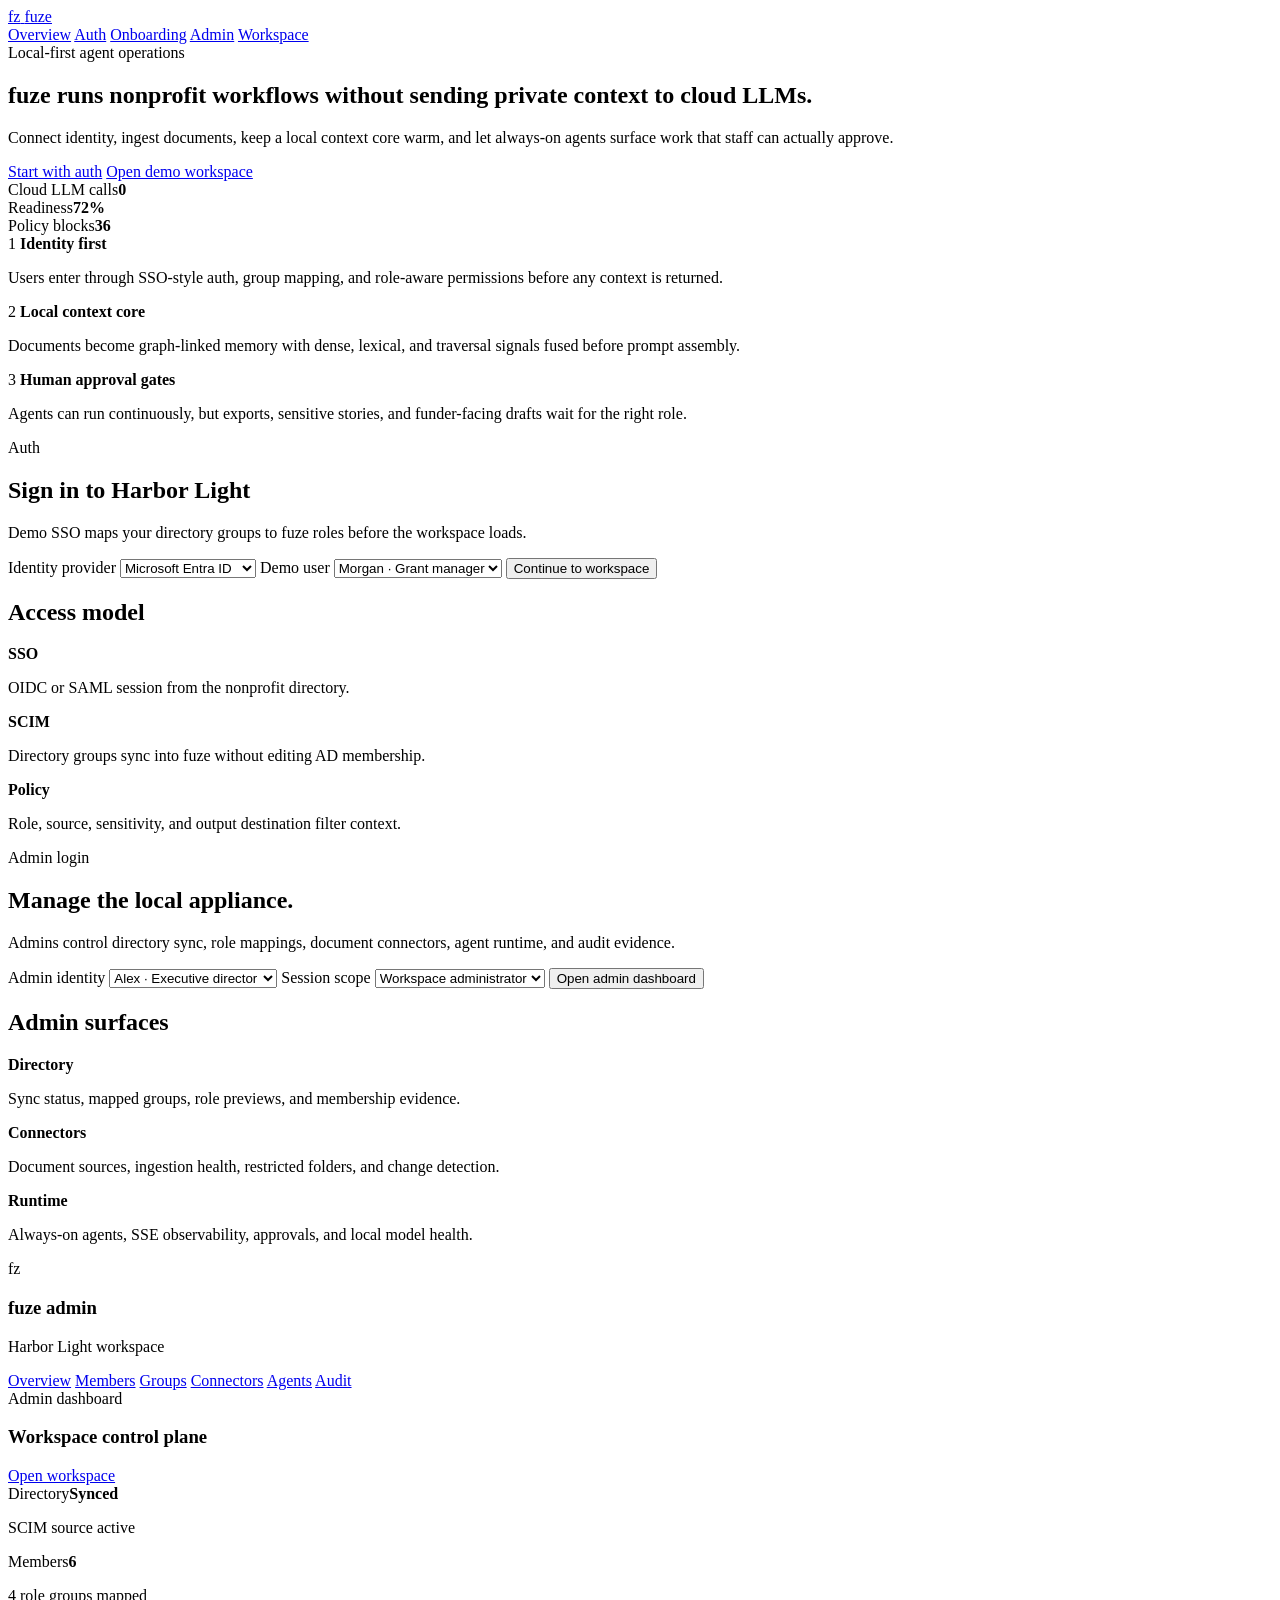
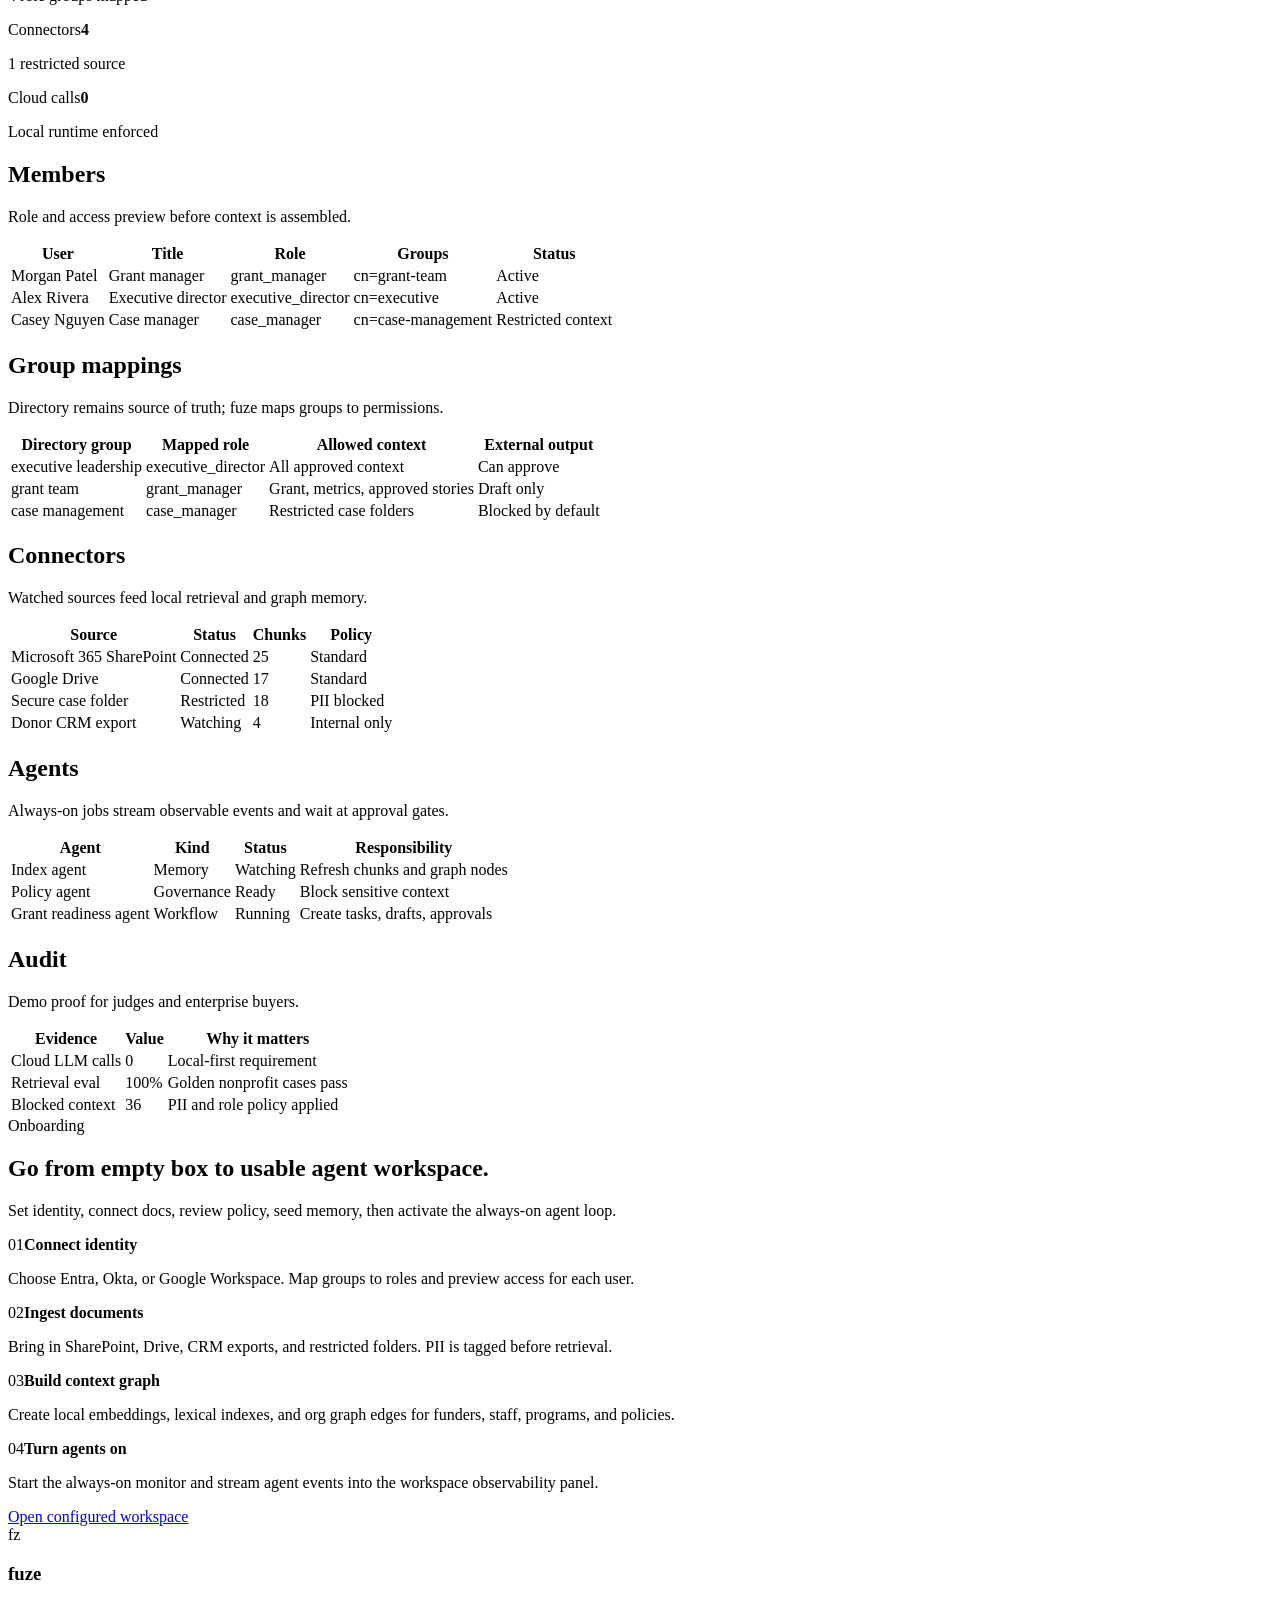
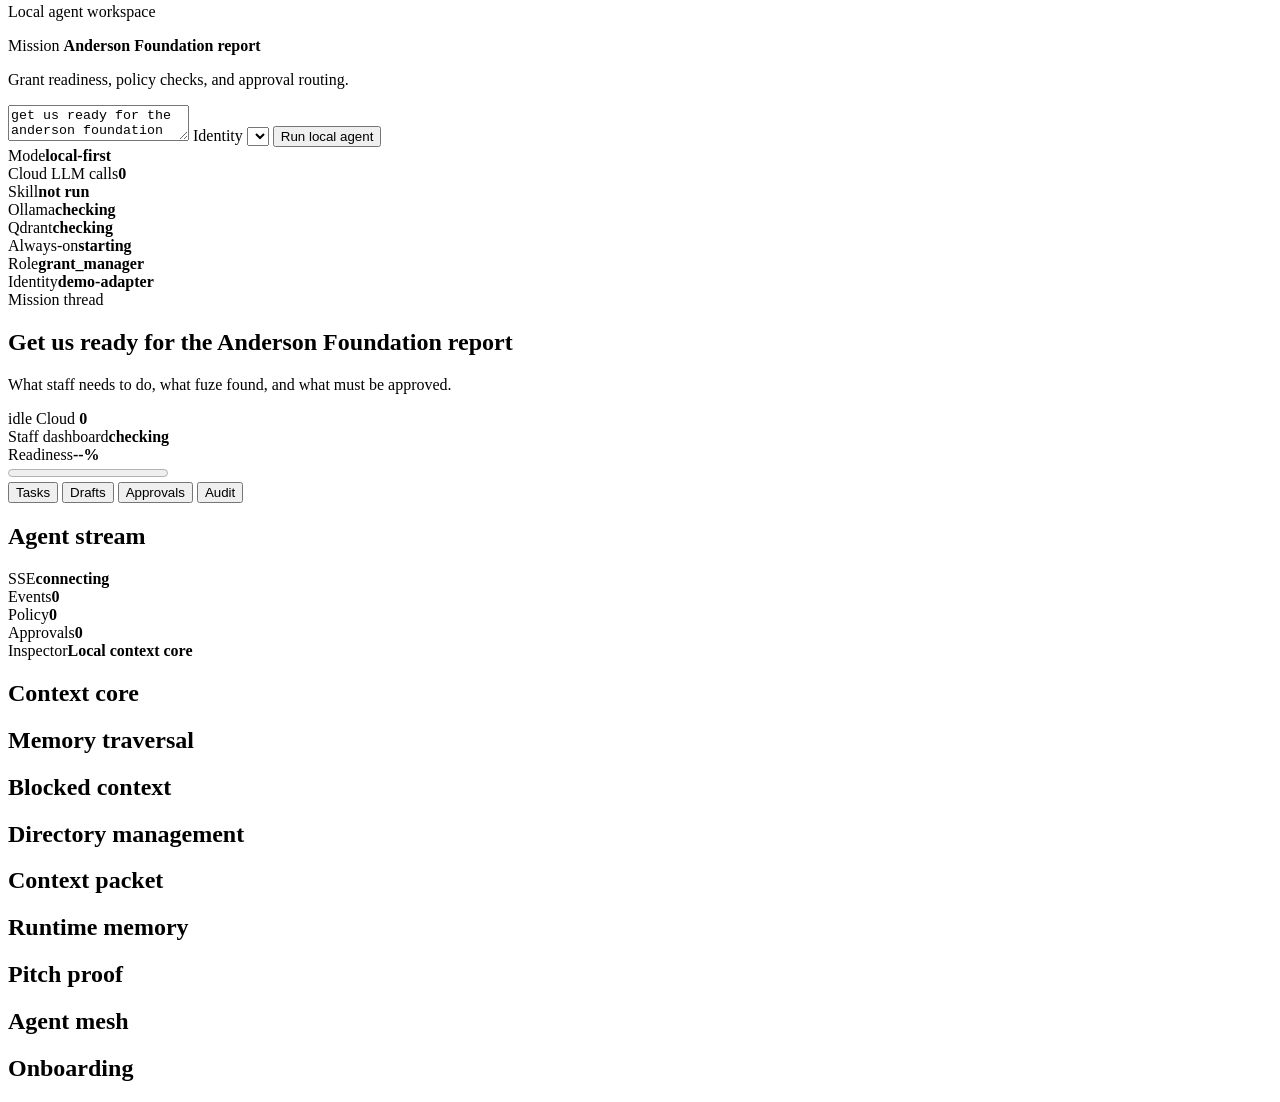
==== web/index.html @ b4e42da4 "add sharp routed auth and admin surfaces" ====
<!doctype html>
<html lang="en">
  <head>
    <meta charset="utf-8" />
    <meta name="viewport" content="width=device-width, initial-scale=1" />
    <title>fuze</title>
    <link rel="stylesheet" href="/static/styles.css?v=linear-admin-sharp" />
  </head>
  <body>
    <header class="site-nav">
      <a class="brand-link" href="/" data-route="/">
        <span class="mark">fz</span>
        <span>fuze</span>
      </a>
      <nav aria-label="primary">
        <a href="/" data-route="/">Overview</a>
        <a href="/auth" data-route="/auth">Auth</a>
        <a href="/onboarding" data-route="/onboarding">Onboarding</a>
        <a href="/admin/login" data-route="/admin/login">Admin</a>
        <a href="/app" data-route="/app">Workspace</a>
      </nav>
    </header>

    <main>
      <section id="landing-route" class="route-view landing-route" data-route-view="/">
        <div class="landing-hero">
          <div>
            <span class="section-kicker">Local-first agent operations</span>
            <h1>fuze runs nonprofit workflows without sending private context to cloud LLMs.</h1>
            <p>
              Connect identity, ingest documents, keep a local context core warm, and let always-on agents surface work that staff can actually approve.
            </p>
            <div class="hero-actions">
              <a class="button primary" href="/auth" data-route="/auth">Start with auth</a>
              <a class="button" href="/app" data-route="/app">Open demo workspace</a>
            </div>
          </div>
          <div class="landing-proof" aria-label="demo proof">
            <div><span>Cloud LLM calls</span><strong>0</strong></div>
            <div><span>Readiness</span><strong>72%</strong></div>
            <div><span>Policy blocks</span><strong>36</strong></div>
          </div>
        </div>

        <div class="landing-grid">
          <article>
            <span>1</span>
            <strong>Identity first</strong>
            <p>Users enter through SSO-style auth, group mapping, and role-aware permissions before any context is returned.</p>
          </article>
          <article>
            <span>2</span>
            <strong>Local context core</strong>
            <p>Documents become graph-linked memory with dense, lexical, and traversal signals fused before prompt assembly.</p>
          </article>
          <article>
            <span>3</span>
            <strong>Human approval gates</strong>
            <p>Agents can run continuously, but exports, sensitive stories, and funder-facing drafts wait for the right role.</p>
          </article>
        </div>
      </section>

      <section id="auth-route" class="route-view auth-route" data-route-view="/auth">
        <div class="auth-panel">
          <div>
            <span class="section-kicker">Auth</span>
            <h1>Sign in to Harbor Light</h1>
            <p>Demo SSO maps your directory groups to fuze roles before the workspace loads.</p>
          </div>
          <form id="auth-form" class="auth-form">
            <label for="auth-provider">Identity provider</label>
            <select id="auth-provider">
              <option>Microsoft Entra ID</option>
              <option>Okta</option>
              <option>Google Workspace</option>
            </select>
            <label for="auth-user">Demo user</label>
            <select id="auth-user">
              <option value="morgan">Morgan · Grant manager</option>
              <option value="alex">Alex · Executive director</option>
              <option value="casey">Casey · Case manager</option>
            </select>
            <button type="submit">Continue to workspace</button>
          </form>
        </div>
        <div class="auth-side">
          <h2>Access model</h2>
          <div class="route-list">
            <div><strong>SSO</strong><p>OIDC or SAML session from the nonprofit directory.</p></div>
            <div><strong>SCIM</strong><p>Directory groups sync into fuze without editing AD membership.</p></div>
            <div><strong>Policy</strong><p>Role, source, sensitivity, and output destination filter context.</p></div>
          </div>
        </div>
      </section>

      <section id="admin-login-route" class="route-view auth-route" data-route-view="/admin/login">
        <div class="auth-panel">
          <div>
            <span class="section-kicker">Admin login</span>
            <h1>Manage the local appliance.</h1>
            <p>Admins control directory sync, role mappings, document connectors, agent runtime, and audit evidence.</p>
          </div>
          <form id="admin-auth-form" class="auth-form">
            <label for="admin-user">Admin identity</label>
            <select id="admin-user">
              <option value="alex">Alex · Executive director</option>
              <option value="morgan">Morgan · Grant manager</option>
            </select>
            <label for="admin-scope">Session scope</label>
            <select id="admin-scope">
              <option>Workspace administrator</option>
              <option>Identity administrator</option>
              <option>Audit viewer</option>
            </select>
            <button type="submit">Open admin dashboard</button>
          </form>
        </div>
        <div class="auth-side">
          <h2>Admin surfaces</h2>
          <div class="route-list">
            <div><strong>Directory</strong><p>Sync status, mapped groups, role previews, and membership evidence.</p></div>
            <div><strong>Connectors</strong><p>Document sources, ingestion health, restricted folders, and change detection.</p></div>
            <div><strong>Runtime</strong><p>Always-on agents, SSE observability, approvals, and local model health.</p></div>
          </div>
        </div>
      </section>

      <section id="admin-route" class="route-view admin-route" data-route-view="/admin">
        <aside class="admin-sidebar">
          <div class="brand">
            <span class="mark">fz</span>
            <div><h1>fuze admin</h1><p>Harbor Light workspace</p></div>
          </div>
          <nav aria-label="admin">
            <a href="#admin-overview">Overview</a>
            <a href="#admin-members">Members</a>
            <a href="#admin-groups">Groups</a>
            <a href="#admin-connectors">Connectors</a>
            <a href="#admin-agents">Agents</a>
            <a href="#admin-audit">Audit</a>
          </nav>
        </aside>
        <section class="admin-main">
          <header class="admin-header">
            <div>
              <span class="section-kicker">Admin dashboard</span>
              <h1>Workspace control plane</h1>
            </div>
            <a class="button primary" href="/app" data-route="/app">Open workspace</a>
          </header>

          <div id="admin-overview" class="admin-metrics">
            <div><span>Directory</span><strong>Synced</strong><p>SCIM source active</p></div>
            <div><span>Members</span><strong>6</strong><p>4 role groups mapped</p></div>
            <div><span>Connectors</span><strong>4</strong><p>1 restricted source</p></div>
            <div><span>Cloud calls</span><strong>0</strong><p>Local runtime enforced</p></div>
          </div>

          <section id="admin-members" class="admin-section">
            <div class="section-row"><h2>Members</h2><p>Role and access preview before context is assembled.</p></div>
            <table>
              <thead><tr><th>User</th><th>Title</th><th>Role</th><th>Groups</th><th>Status</th></tr></thead>
              <tbody>
                <tr><td>Morgan Patel</td><td>Grant manager</td><td>grant_manager</td><td>cn=grant-team</td><td>Active</td></tr>
                <tr><td>Alex Rivera</td><td>Executive director</td><td>executive_director</td><td>cn=executive</td><td>Active</td></tr>
                <tr><td>Casey Nguyen</td><td>Case manager</td><td>case_manager</td><td>cn=case-management</td><td>Restricted context</td></tr>
              </tbody>
            </table>
          </section>

          <section id="admin-groups" class="admin-section">
            <div class="section-row"><h2>Group mappings</h2><p>Directory remains source of truth; fuze maps groups to permissions.</p></div>
            <table>
              <thead><tr><th>Directory group</th><th>Mapped role</th><th>Allowed context</th><th>External output</th></tr></thead>
              <tbody>
                <tr><td>executive leadership</td><td>executive_director</td><td>All approved context</td><td>Can approve</td></tr>
                <tr><td>grant team</td><td>grant_manager</td><td>Grant, metrics, approved stories</td><td>Draft only</td></tr>
                <tr><td>case management</td><td>case_manager</td><td>Restricted case folders</td><td>Blocked by default</td></tr>
              </tbody>
            </table>
          </section>

          <section id="admin-connectors" class="admin-section">
            <div class="section-row"><h2>Connectors</h2><p>Watched sources feed local retrieval and graph memory.</p></div>
            <table>
              <thead><tr><th>Source</th><th>Status</th><th>Chunks</th><th>Policy</th></tr></thead>
              <tbody>
                <tr><td>Microsoft 365 SharePoint</td><td>Connected</td><td>25</td><td>Standard</td></tr>
                <tr><td>Google Drive</td><td>Connected</td><td>17</td><td>Standard</td></tr>
                <tr><td>Secure case folder</td><td>Restricted</td><td>18</td><td>PII blocked</td></tr>
                <tr><td>Donor CRM export</td><td>Watching</td><td>4</td><td>Internal only</td></tr>
              </tbody>
            </table>
          </section>

          <section id="admin-agents" class="admin-section">
            <div class="section-row"><h2>Agents</h2><p>Always-on jobs stream observable events and wait at approval gates.</p></div>
            <table>
              <thead><tr><th>Agent</th><th>Kind</th><th>Status</th><th>Responsibility</th></tr></thead>
              <tbody>
                <tr><td>Index agent</td><td>Memory</td><td>Watching</td><td>Refresh chunks and graph nodes</td></tr>
                <tr><td>Policy agent</td><td>Governance</td><td>Ready</td><td>Block sensitive context</td></tr>
                <tr><td>Grant readiness agent</td><td>Workflow</td><td>Running</td><td>Create tasks, drafts, approvals</td></tr>
              </tbody>
            </table>
          </section>

          <section id="admin-audit" class="admin-section">
            <div class="section-row"><h2>Audit</h2><p>Demo proof for judges and enterprise buyers.</p></div>
            <table>
              <thead><tr><th>Evidence</th><th>Value</th><th>Why it matters</th></tr></thead>
              <tbody>
                <tr><td>Cloud LLM calls</td><td>0</td><td>Local-first requirement</td></tr>
                <tr><td>Retrieval eval</td><td>100%</td><td>Golden nonprofit cases pass</td></tr>
                <tr><td>Blocked context</td><td>36</td><td>PII and role policy applied</td></tr>
              </tbody>
            </table>
          </section>
        </section>
      </section>

      <section id="onboarding-route" class="route-view onboarding-route" data-route-view="/onboarding">
        <div class="route-heading">
          <span class="section-kicker">Onboarding</span>
          <h1>Go from empty box to usable agent workspace.</h1>
          <p>Set identity, connect docs, review policy, seed memory, then activate the always-on agent loop.</p>
        </div>
        <div class="onboarding-board">
          <article><span>01</span><strong>Connect identity</strong><p>Choose Entra, Okta, or Google Workspace. Map groups to roles and preview access for each user.</p></article>
          <article><span>02</span><strong>Ingest documents</strong><p>Bring in SharePoint, Drive, CRM exports, and restricted folders. PII is tagged before retrieval.</p></article>
          <article><span>03</span><strong>Build context graph</strong><p>Create local embeddings, lexical indexes, and org graph edges for funders, staff, programs, and policies.</p></article>
          <article><span>04</span><strong>Turn agents on</strong><p>Start the always-on monitor and stream agent events into the workspace observability panel.</p></article>
        </div>
        <a class="button primary" href="/app" data-route="/app">Open configured workspace</a>
      </section>

      <section id="app-route" class="route-view app-route" data-route-view="/app">
        <div class="app-shell">
          <aside class="panel rail-panel">
            <div class="brand">
              <span class="mark">fz</span>
              <div><h1>fuze</h1><p>Local agent workspace</p></div>
            </div>

            <div class="rail-section">
              <span class="section-kicker">Mission</span>
              <strong>Anderson Foundation report</strong>
              <p>Grant readiness, policy checks, and approval routing.</p>
            </div>

            <textarea id="goal">get us ready for the anderson foundation report</textarea>
            <label for="user-select">Identity</label>
            <select id="user-select"></select>
            <button id="run-btn" type="button">Run local agent</button>

            <div class="status-grid">
              <div><span>Mode</span><strong>local-first</strong></div>
              <div><span>Cloud LLM calls</span><strong id="cloud-calls">0</strong></div>
              <div><span>Skill</span><strong id="skill">not run</strong></div>
              <div><span>Ollama</span><strong id="ollama">checking</strong></div>
              <div><span>Qdrant</span><strong id="qdrant">checking</strong></div>
              <div><span>Always-on</span><strong id="always-on">starting</strong></div>
              <div><span>Role</span><strong id="role">grant_manager</strong></div>
              <div><span>Identity</span><strong id="identity">demo-adapter</strong></div>
            </div>
          </aside>

          <section class="panel thread-panel">
            <header class="topbar">
              <div>
                <span class="section-kicker">Mission thread</span>
                <h2>Get us ready for the Anderson Foundation report</h2>
                <p>What staff needs to do, what fuze found, and what must be approved.</p>
              </div>
              <div class="topbar-status">
                <span id="confidence" class="pill">idle</span>
                <span class="pill">Cloud <strong data-cloud-calls>0</strong></span>
              </div>
            </header>

            <section class="staff-brief" aria-label="staff dashboard">
              <div class="brief-head"><span>Staff dashboard</span><strong id="brief-status">checking</strong></div>
              <div id="staff-brief" class="brief-grid"></div>
            </section>

            <section class="readiness">
              <div><span>Readiness</span><strong id="score">--%</strong></div>
              <progress id="score-bar" max="100" value="0"></progress>
            </section>

            <div class="tabs">
              <button class="tab active" data-tab="tasks" type="button">Tasks</button>
              <button class="tab" data-tab="drafts" type="button">Drafts</button>
              <button class="tab" data-tab="approvals" type="button">Approvals</button>
              <button class="tab" data-tab="audit" type="button">Audit</button>
            </div>

            <div id="tasks" class="tab-panel active"></div>
            <div id="drafts" class="tab-panel"></div>
            <div id="approvals" class="tab-panel"></div>
            <div id="audit" class="tab-panel"></div>

            <h2>Agent stream</h2>
            <div class="telemetry-grid">
              <div><span>SSE</span><strong id="sse-status">connecting</strong></div>
              <div><span>Events</span><strong id="event-count">0</strong></div>
              <div><span>Policy</span><strong id="policy-count">0</strong></div>
              <div><span>Approvals</span><strong id="approval-count">0</strong></div>
            </div>
            <div id="agent-stream" class="stack timeline"></div>
          </section>

          <aside class="panel inspector-panel">
            <div class="inspector-head"><span class="section-kicker">Inspector</span><strong>Local context core</strong></div>
            <h2>Context core</h2><div id="context-core" class="stack"></div>
            <h2>Memory traversal</h2><div id="graph" class="graph"></div>
            <h2>Blocked context</h2><div id="blocked" class="stack"></div>
            <h2>Directory management</h2><div id="directory-management" class="stack"></div>
            <h2>Context packet</h2><div id="identity-card" class="stack"></div><div id="org-profile" class="stack"></div><div id="context-list" class="stack"></div>
            <h2>Runtime memory</h2><div id="ingestion-status" class="stack"></div><div id="vector-memory" class="stack"></div>
            <h2>Pitch proof</h2><div id="pitch-proof" class="stack"></div>
            <h2>Agent mesh</h2><div id="agent-mesh" class="stack"></div>
            <h2>Onboarding</h2><div id="onboarding-flow" class="stack"></div>
          </aside>
        </div>
      </section>
    </main>
    <script src="/static/app.js?v=linear-admin-sharp"></script>
  </body>
</html>
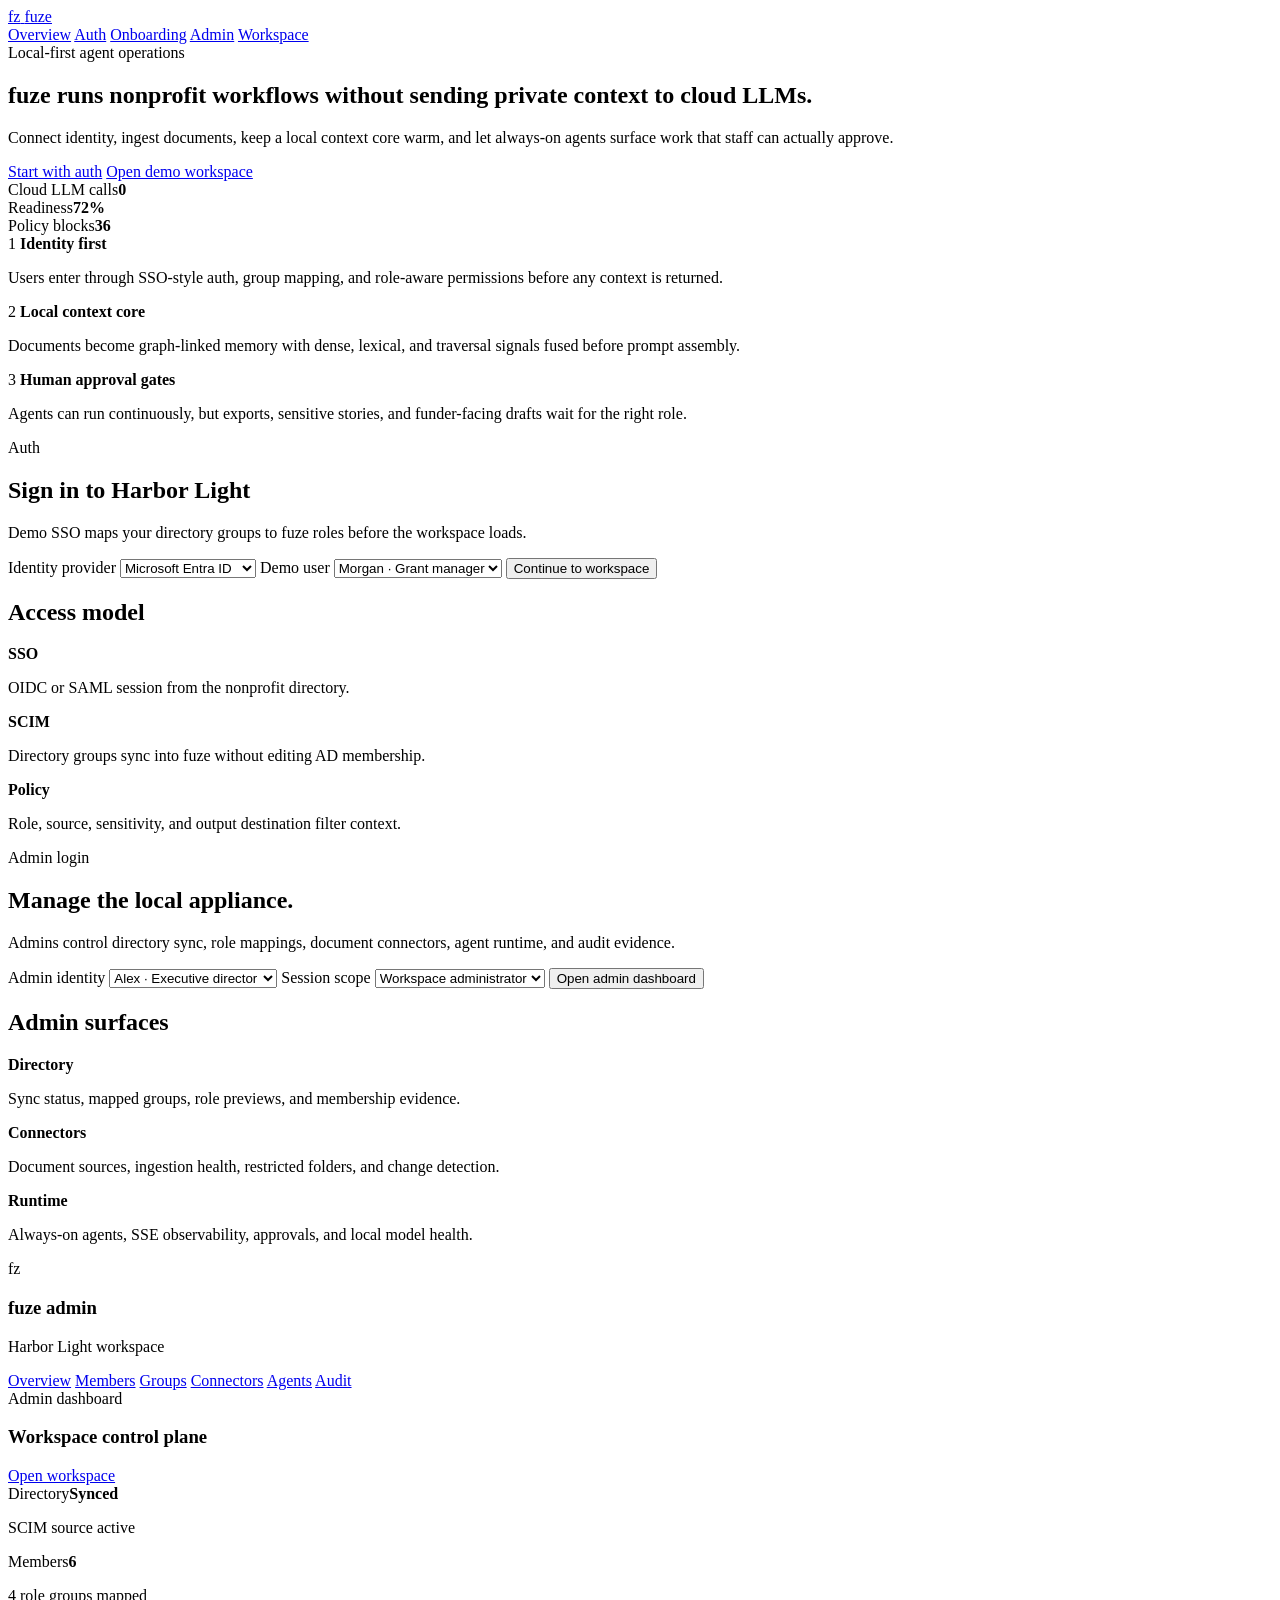
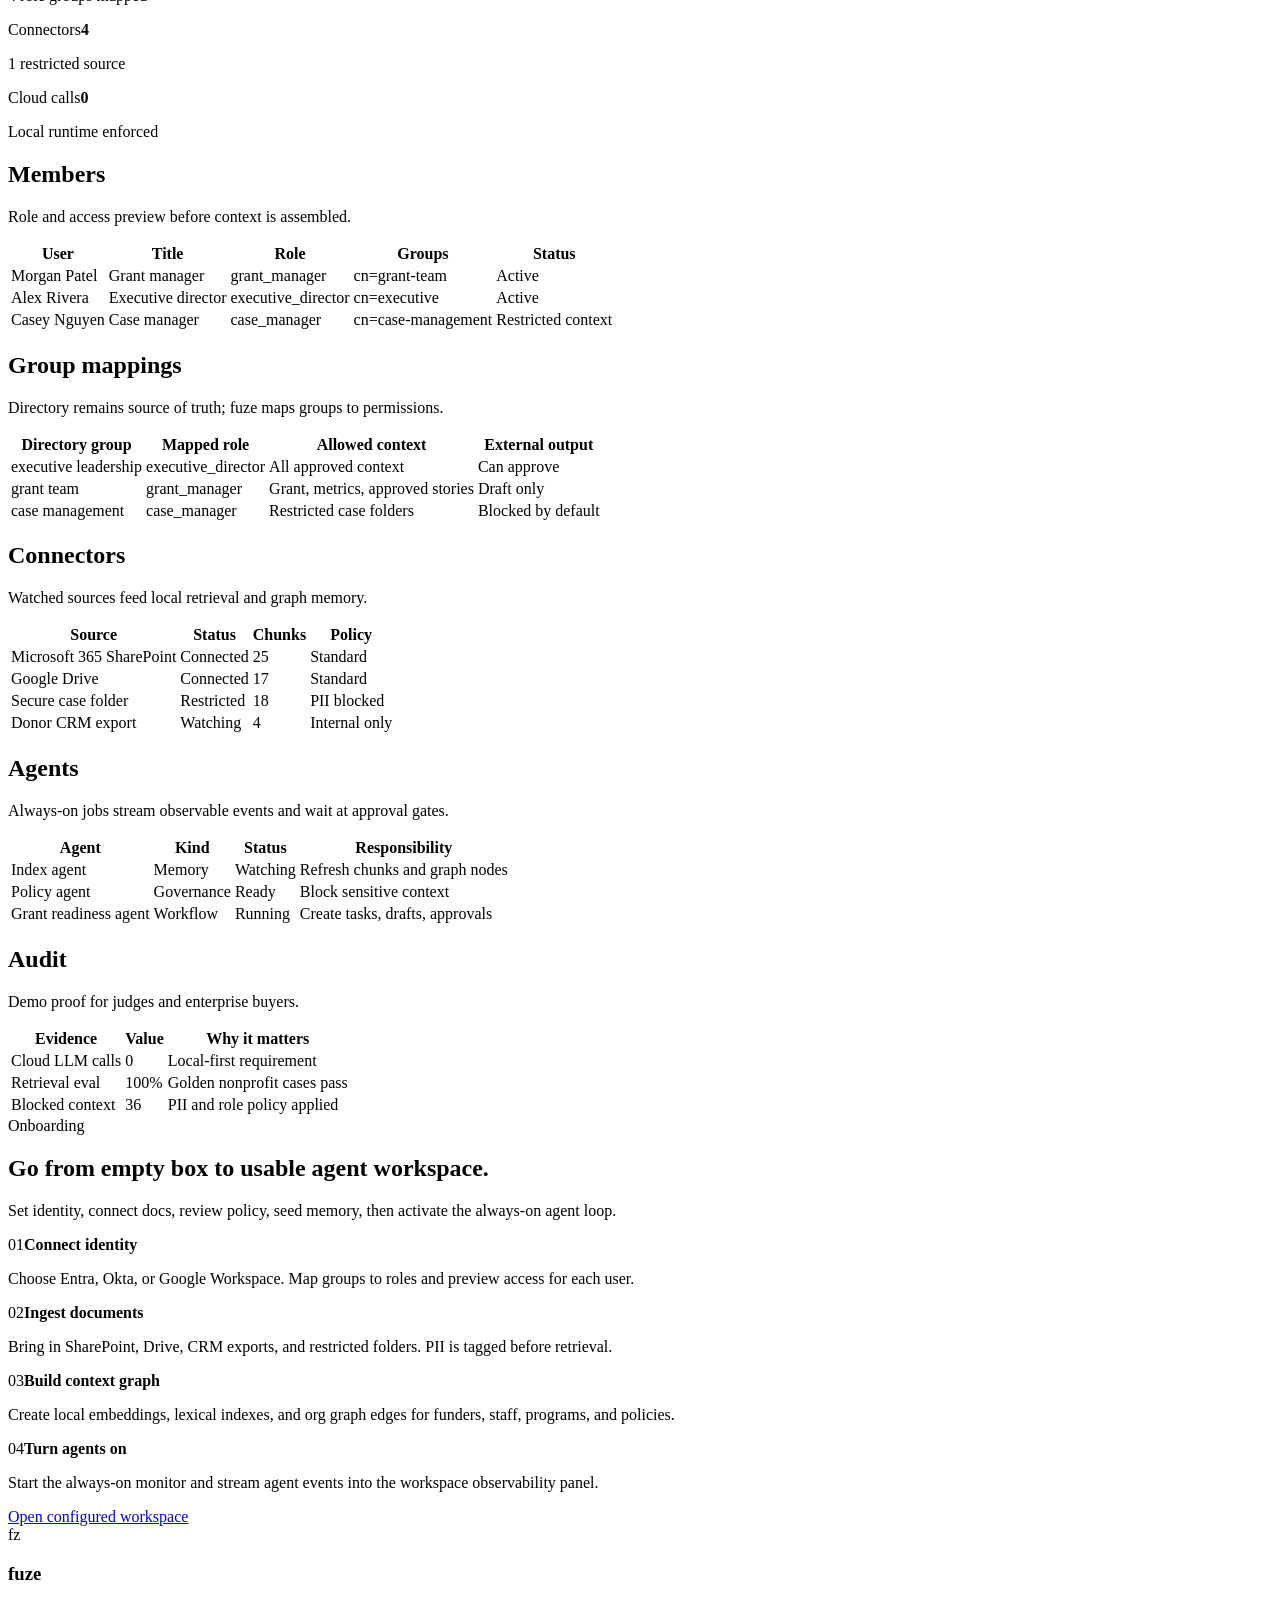
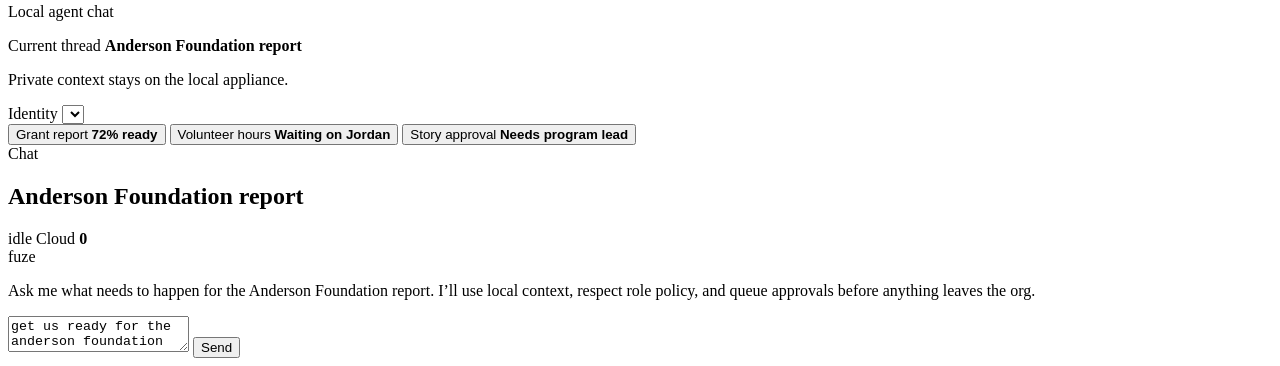
==== commit aa37dd18: "simplify workspace into animated chat" ====
--- a/web/index.html
+++ b/web/index.html
@@ -236,42 +236,43 @@
       </section>
 
       <section id="app-route" class="route-view app-route" data-route-view="/app">
-        <div class="app-shell">
+        <div class="app-shell chat-shell">
           <aside class="panel rail-panel">
             <div class="brand">
               <span class="mark">fz</span>
-              <div><h1>fuze</h1><p>Local agent workspace</p></div>
+              <div><h1>fuze</h1><p>Local agent chat</p></div>
             </div>
 
             <div class="rail-section">
-              <span class="section-kicker">Mission</span>
+              <span class="section-kicker">Current thread</span>
               <strong>Anderson Foundation report</strong>
-              <p>Grant readiness, policy checks, and approval routing.</p>
-            </div>
-
-            <textarea id="goal">get us ready for the anderson foundation report</textarea>
+              <p>Private context stays on the local appliance.</p>
+            </div>
+
             <label for="user-select">Identity</label>
             <select id="user-select"></select>
-            <button id="run-btn" type="button">Run local agent</button>
-
-            <div class="status-grid">
-              <div><span>Mode</span><strong>local-first</strong></div>
-              <div><span>Cloud LLM calls</span><strong id="cloud-calls">0</strong></div>
-              <div><span>Skill</span><strong id="skill">not run</strong></div>
-              <div><span>Ollama</span><strong id="ollama">checking</strong></div>
-              <div><span>Qdrant</span><strong id="qdrant">checking</strong></div>
-              <div><span>Always-on</span><strong id="always-on">starting</strong></div>
-              <div><span>Role</span><strong id="role">grant_manager</strong></div>
-              <div><span>Identity</span><strong id="identity">demo-adapter</strong></div>
+
+            <div class="thread-list" aria-label="threads">
+              <button class="thread-item active" type="button">
+                <span>Grant report</span>
+                <strong>72% ready</strong>
+              </button>
+              <button class="thread-item" type="button">
+                <span>Volunteer hours</span>
+                <strong>Waiting on Jordan</strong>
+              </button>
+              <button class="thread-item" type="button">
+                <span>Story approval</span>
+                <strong>Needs program lead</strong>
+              </button>
             </div>
           </aside>
 
-          <section class="panel thread-panel">
-            <header class="topbar">
+          <section class="panel chat-main">
+            <header class="chat-header">
               <div>
-                <span class="section-kicker">Mission thread</span>
-                <h2>Get us ready for the Anderson Foundation report</h2>
-                <p>What staff needs to do, what fuze found, and what must be approved.</p>
+                <span class="section-kicker">Chat</span>
+                <h2>Anderson Foundation report</h2>
               </div>
               <div class="topbar-status">
                 <span id="confidence" class="pill">idle</span>
@@ -279,53 +280,35 @@
               </div>
             </header>
 
-            <section class="staff-brief" aria-label="staff dashboard">
-              <div class="brief-head"><span>Staff dashboard</span><strong id="brief-status">checking</strong></div>
-              <div id="staff-brief" class="brief-grid"></div>
-            </section>
-
-            <section class="readiness">
-              <div><span>Readiness</span><strong id="score">--%</strong></div>
-              <progress id="score-bar" max="100" value="0"></progress>
-            </section>
-
-            <div class="tabs">
-              <button class="tab active" data-tab="tasks" type="button">Tasks</button>
-              <button class="tab" data-tab="drafts" type="button">Drafts</button>
-              <button class="tab" data-tab="approvals" type="button">Approvals</button>
-              <button class="tab" data-tab="audit" type="button">Audit</button>
-            </div>
-
-            <div id="tasks" class="tab-panel active"></div>
-            <div id="drafts" class="tab-panel"></div>
-            <div id="approvals" class="tab-panel"></div>
-            <div id="audit" class="tab-panel"></div>
-
-            <h2>Agent stream</h2>
-            <div class="telemetry-grid">
-              <div><span>SSE</span><strong id="sse-status">connecting</strong></div>
-              <div><span>Events</span><strong id="event-count">0</strong></div>
-              <div><span>Policy</span><strong id="policy-count">0</strong></div>
-              <div><span>Approvals</span><strong id="approval-count">0</strong></div>
-            </div>
-            <div id="agent-stream" class="stack timeline"></div>
-          </section>
-
-          <aside class="panel inspector-panel">
-            <div class="inspector-head"><span class="section-kicker">Inspector</span><strong>Local context core</strong></div>
-            <h2>Context core</h2><div id="context-core" class="stack"></div>
-            <h2>Memory traversal</h2><div id="graph" class="graph"></div>
-            <h2>Blocked context</h2><div id="blocked" class="stack"></div>
-            <h2>Directory management</h2><div id="directory-management" class="stack"></div>
-            <h2>Context packet</h2><div id="identity-card" class="stack"></div><div id="org-profile" class="stack"></div><div id="context-list" class="stack"></div>
-            <h2>Runtime memory</h2><div id="ingestion-status" class="stack"></div><div id="vector-memory" class="stack"></div>
-            <h2>Pitch proof</h2><div id="pitch-proof" class="stack"></div>
-            <h2>Agent mesh</h2><div id="agent-mesh" class="stack"></div>
-            <h2>Onboarding</h2><div id="onboarding-flow" class="stack"></div>
-          </aside>
+            <div id="chat-thread" class="chat-thread" aria-live="polite">
+              <article class="message assistant-message">
+                <span>fuze</span>
+                <p>Ask me what needs to happen for the Anderson Foundation report. I’ll use local context, respect role policy, and queue approvals before anything leaves the org.</p>
+              </article>
+            </div>
+
+            <form id="chat-form" class="composer">
+              <textarea id="goal">get us ready for the anderson foundation report</textarea>
+              <button id="run-btn" type="submit">Send</button>
+            </form>
+          </section>
+
+        </div>
+
+        <div class="proof-cache" hidden>
+          <strong id="score">--%</strong><progress id="score-bar" max="100" value="0"></progress>
+          <strong id="cloud-calls">0</strong><strong id="skill">not run</strong><strong id="ollama">checking</strong><strong id="qdrant">checking</strong>
+          <strong id="always-on">starting</strong><strong id="role">grant_manager</strong><strong id="identity">demo-adapter</strong>
+          <strong id="sse-status">connecting</strong><strong id="event-count">0</strong><strong id="policy-count">0</strong><strong id="approval-count">0</strong>
+          <div id="staff-brief"></div><strong id="brief-status">checking</strong>
+          <div id="tasks" class="tab-panel active"></div><div id="drafts" class="tab-panel"></div><div id="approvals" class="tab-panel"></div><div id="audit" class="tab-panel"></div>
+          <div id="agent-stream"></div><div id="context-core"></div><div id="graph"></div><div id="blocked"></div><div id="directory-management"></div>
+          <div id="identity-card"></div><div id="org-profile"></div><div id="context-list"></div><div id="ingestion-status"></div><div id="vector-memory"></div>
+          <div id="pitch-proof"></div><div id="agent-mesh"></div><div id="onboarding-flow"></div>
         </div>
       </section>
     </main>
-    <script src="/static/app.js?v=linear-admin-sharp"></script>
+    <script src="/static/vendor/gsap.min.js?v=3.12.5-local"></script>
+    <script src="/static/app.js?v=chat-gsap"></script>
   </body>
 </html>
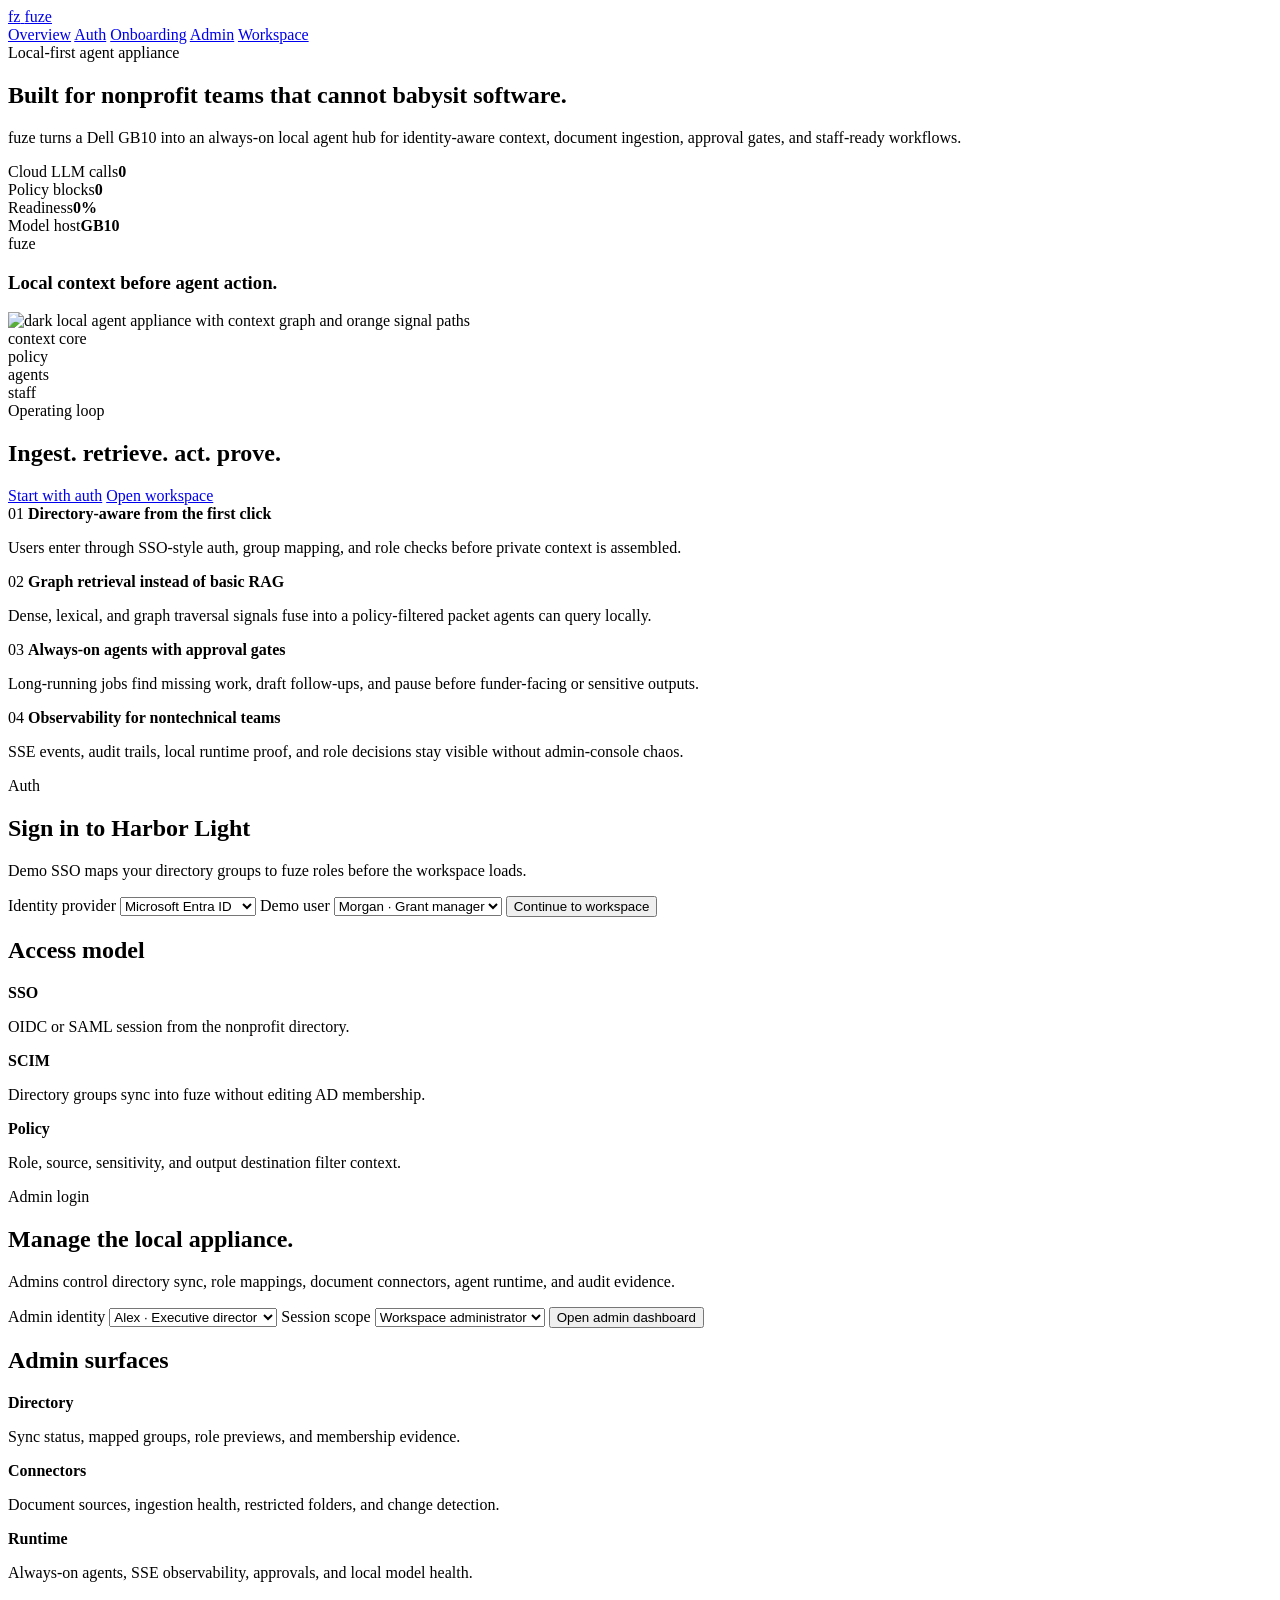
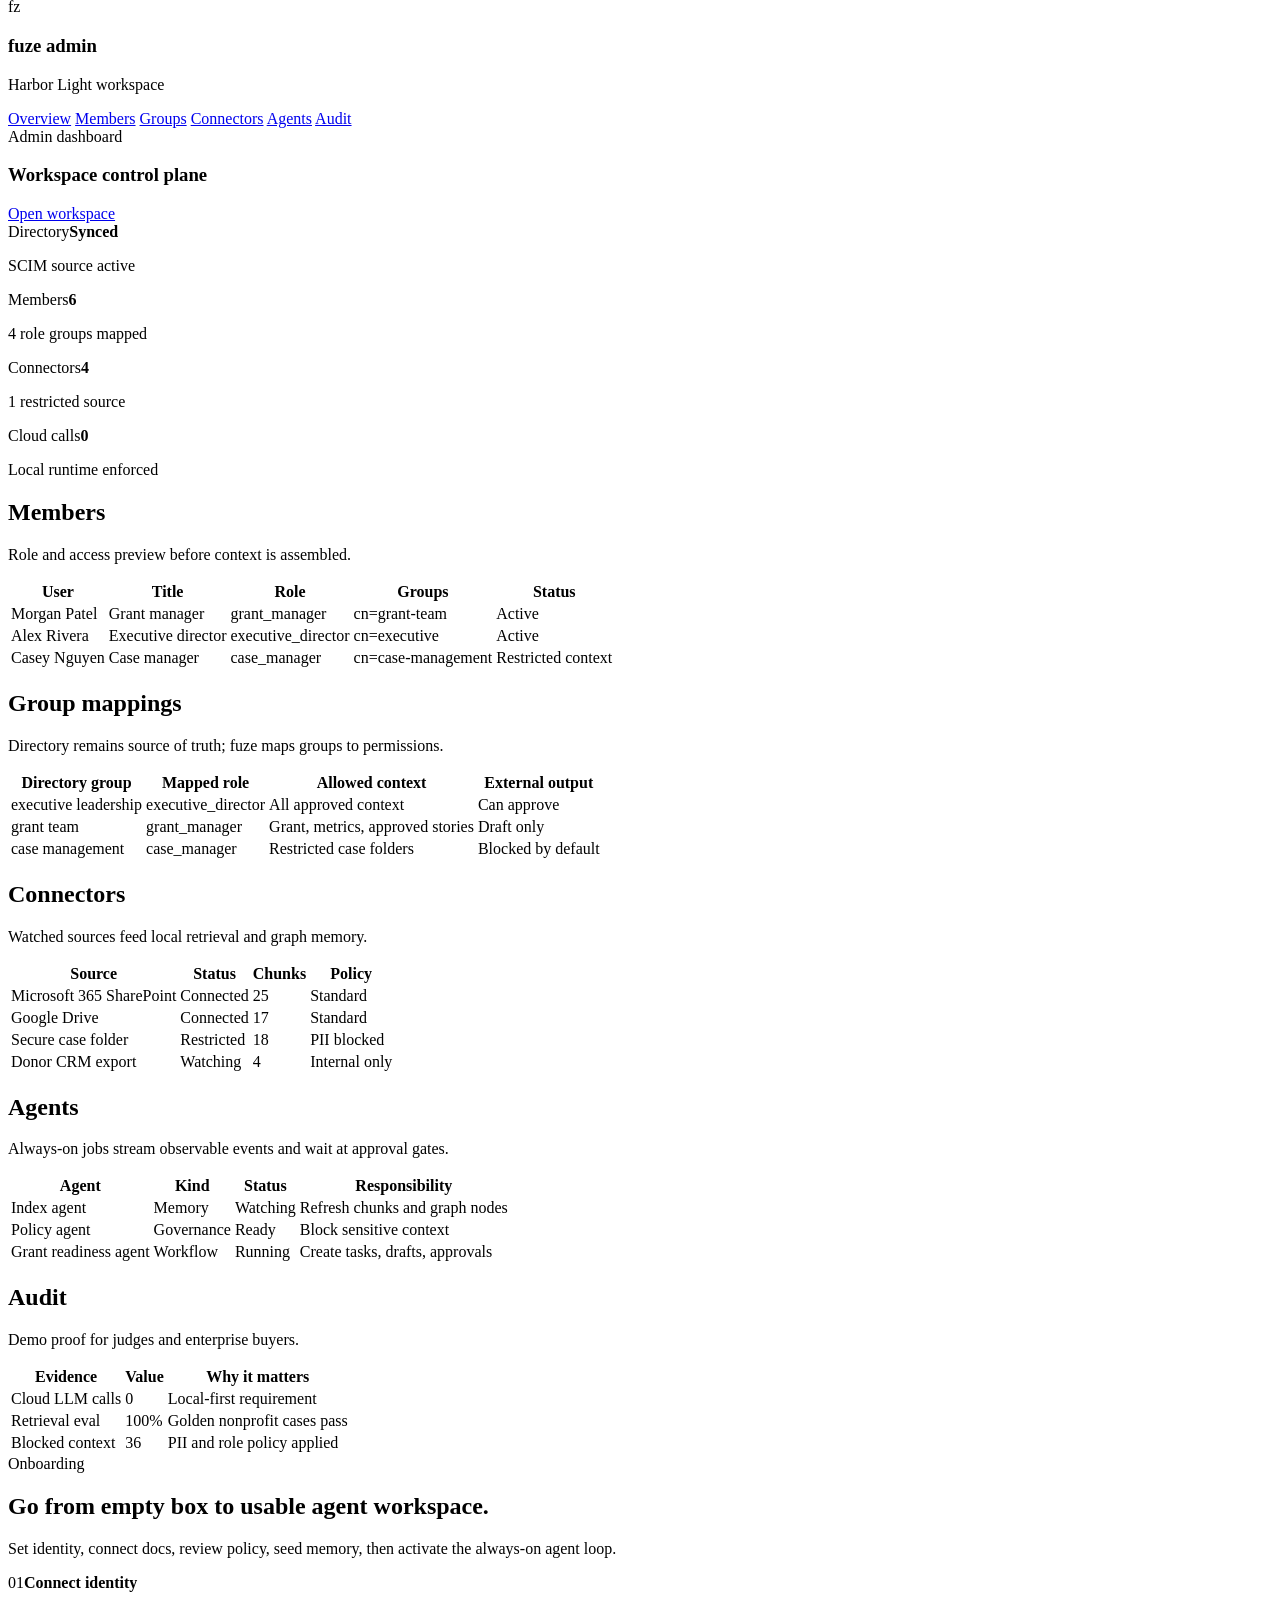
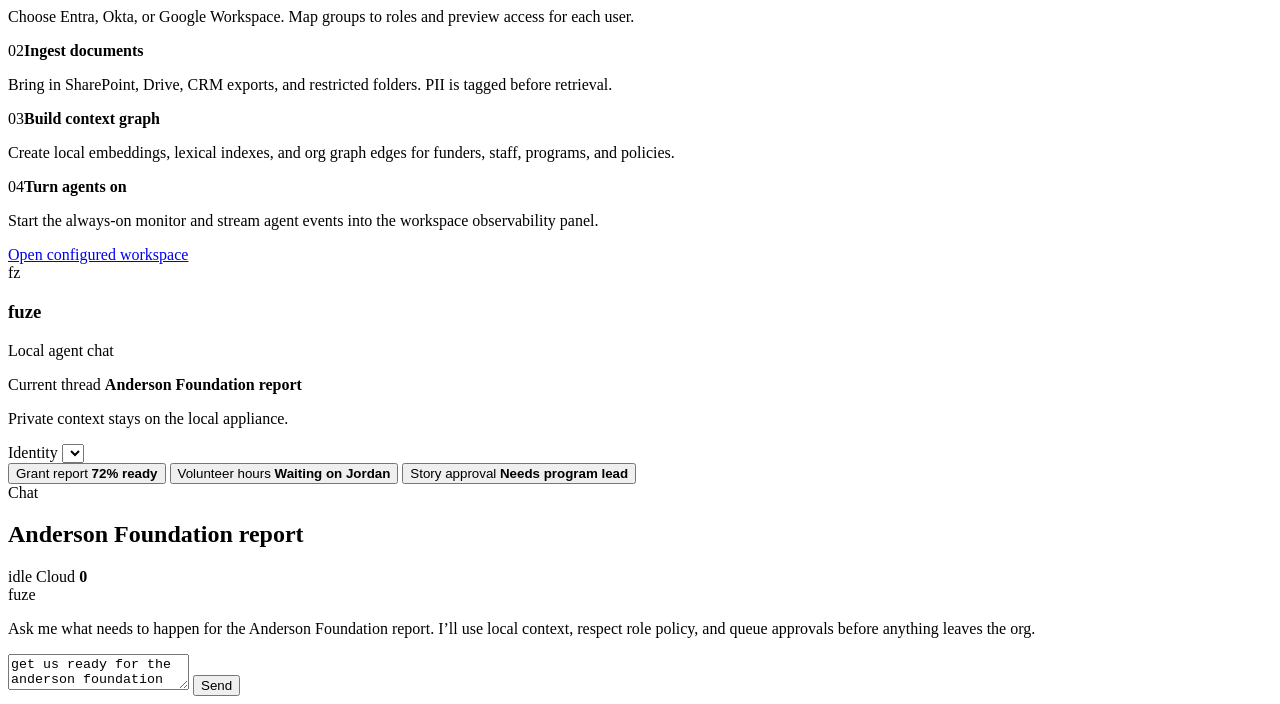
==== commit 69060382: "replace landing with architectural motion page" ====
--- a/web/index.html
+++ b/web/index.html
@@ -4,7 +4,7 @@
     <meta charset="utf-8" />
     <meta name="viewport" content="width=device-width, initial-scale=1" />
     <title>fuze</title>
-    <link rel="stylesheet" href="/static/styles.css?v=linear-admin-sharp" />
+    <link rel="stylesheet" href="/static/styles.css?v=asset-motion-v2" />
   </head>
   <body>
     <header class="site-nav">
@@ -22,42 +22,75 @@
     </header>
 
     <main>
-      <section id="landing-route" class="route-view landing-route" data-route-view="/">
-        <div class="landing-hero">
-          <div>
-            <span class="section-kicker">Local-first agent operations</span>
-            <h1>fuze runs nonprofit workflows without sending private context to cloud LLMs.</h1>
-            <p>
-              Connect identity, ingest documents, keep a local context core warm, and let always-on agents surface work that staff can actually approve.
-            </p>
-            <div class="hero-actions">
-              <a class="button primary" href="/auth" data-route="/auth">Start with auth</a>
-              <a class="button" href="/app" data-route="/app">Open demo workspace</a>
-            </div>
-          </div>
-          <div class="landing-proof" aria-label="demo proof">
-            <div><span>Cloud LLM calls</span><strong>0</strong></div>
-            <div><span>Readiness</span><strong>72%</strong></div>
-            <div><span>Policy blocks</span><strong>36</strong></div>
-          </div>
-        </div>
-
-        <div class="landing-grid">
-          <article>
-            <span>1</span>
-            <strong>Identity first</strong>
-            <p>Users enter through SSO-style auth, group mapping, and role-aware permissions before any context is returned.</p>
-          </article>
-          <article>
-            <span>2</span>
-            <strong>Local context core</strong>
-            <p>Documents become graph-linked memory with dense, lexical, and traversal signals fused before prompt assembly.</p>
-          </article>
-          <article>
-            <span>3</span>
-            <strong>Human approval gates</strong>
-            <p>Agents can run continuously, but exports, sensitive stories, and funder-facing drafts wait for the right role.</p>
-          </article>
+      <section id="landing-route" class="route-view landing-route landing-architectural" data-route-view="/">
+        <div class="landing-frame">
+          <section class="landing-hero">
+            <div class="landing-brief">
+              <span class="landing-kicker">Local-first agent appliance</span>
+              <h2>Built for nonprofit teams that cannot babysit software.</h2>
+              <p>
+                fuze turns a Dell GB10 into an always-on local agent hub for identity-aware context, document ingestion, approval gates, and staff-ready workflows.
+              </p>
+              <div class="landing-mini-proof" aria-label="runtime proof">
+                <div><span>Cloud LLM calls</span><strong data-count-to="0">0</strong></div>
+                <div><span>Policy blocks</span><strong data-count-to="36">0</strong></div>
+                <div><span>Readiness</span><strong><span data-count-to="72">0</span>%</strong></div>
+                <div><span>Model host</span><strong>GB10</strong></div>
+              </div>
+            </div>
+
+            <div class="landing-statement">
+              <div class="landing-title-block">
+                <span>fuze</span>
+                <h1>Local context before agent action.</h1>
+              </div>
+              <img
+                class="landing-hero-asset"
+                src="/static/assets/fuze-local-agent-appliance.png"
+                alt="dark local agent appliance with context graph and orange signal paths"
+              />
+              <div class="landing-visual" aria-hidden="true">
+                <div class="landing-node node-core">context core</div>
+                <div class="landing-node node-policy">policy</div>
+                <div class="landing-node node-agent">agents</div>
+                <div class="landing-node node-staff">staff</div>
+              </div>
+            </div>
+          </section>
+
+          <section class="landing-band">
+            <div>
+              <span class="landing-kicker">Operating loop</span>
+              <h2>Ingest. retrieve. act. prove.</h2>
+            </div>
+            <div class="landing-actions">
+              <a class="landing-button primary" href="/auth" data-route="/auth">Start with auth</a>
+              <a class="landing-button" href="/app" data-route="/app">Open workspace</a>
+            </div>
+          </section>
+
+          <section class="landing-system-grid" aria-label="fuze system">
+            <article>
+              <span>01</span>
+              <strong>Directory-aware from the first click</strong>
+              <p>Users enter through SSO-style auth, group mapping, and role checks before private context is assembled.</p>
+            </article>
+            <article>
+              <span>02</span>
+              <strong>Graph retrieval instead of basic RAG</strong>
+              <p>Dense, lexical, and graph traversal signals fuse into a policy-filtered packet agents can query locally.</p>
+            </article>
+            <article>
+              <span>03</span>
+              <strong>Always-on agents with approval gates</strong>
+              <p>Long-running jobs find missing work, draft follow-ups, and pause before funder-facing or sensitive outputs.</p>
+            </article>
+            <article>
+              <span>04</span>
+              <strong>Observability for nontechnical teams</strong>
+              <p>SSE events, audit trails, local runtime proof, and role decisions stay visible without admin-console chaos.</p>
+            </article>
+          </section>
         </div>
       </section>
 
@@ -309,6 +342,6 @@
       </section>
     </main>
     <script src="/static/vendor/gsap.min.js?v=3.12.5-local"></script>
-    <script src="/static/app.js?v=chat-gsap"></script>
+    <script src="/static/app.js?v=asset-motion-v2"></script>
   </body>
 </html>
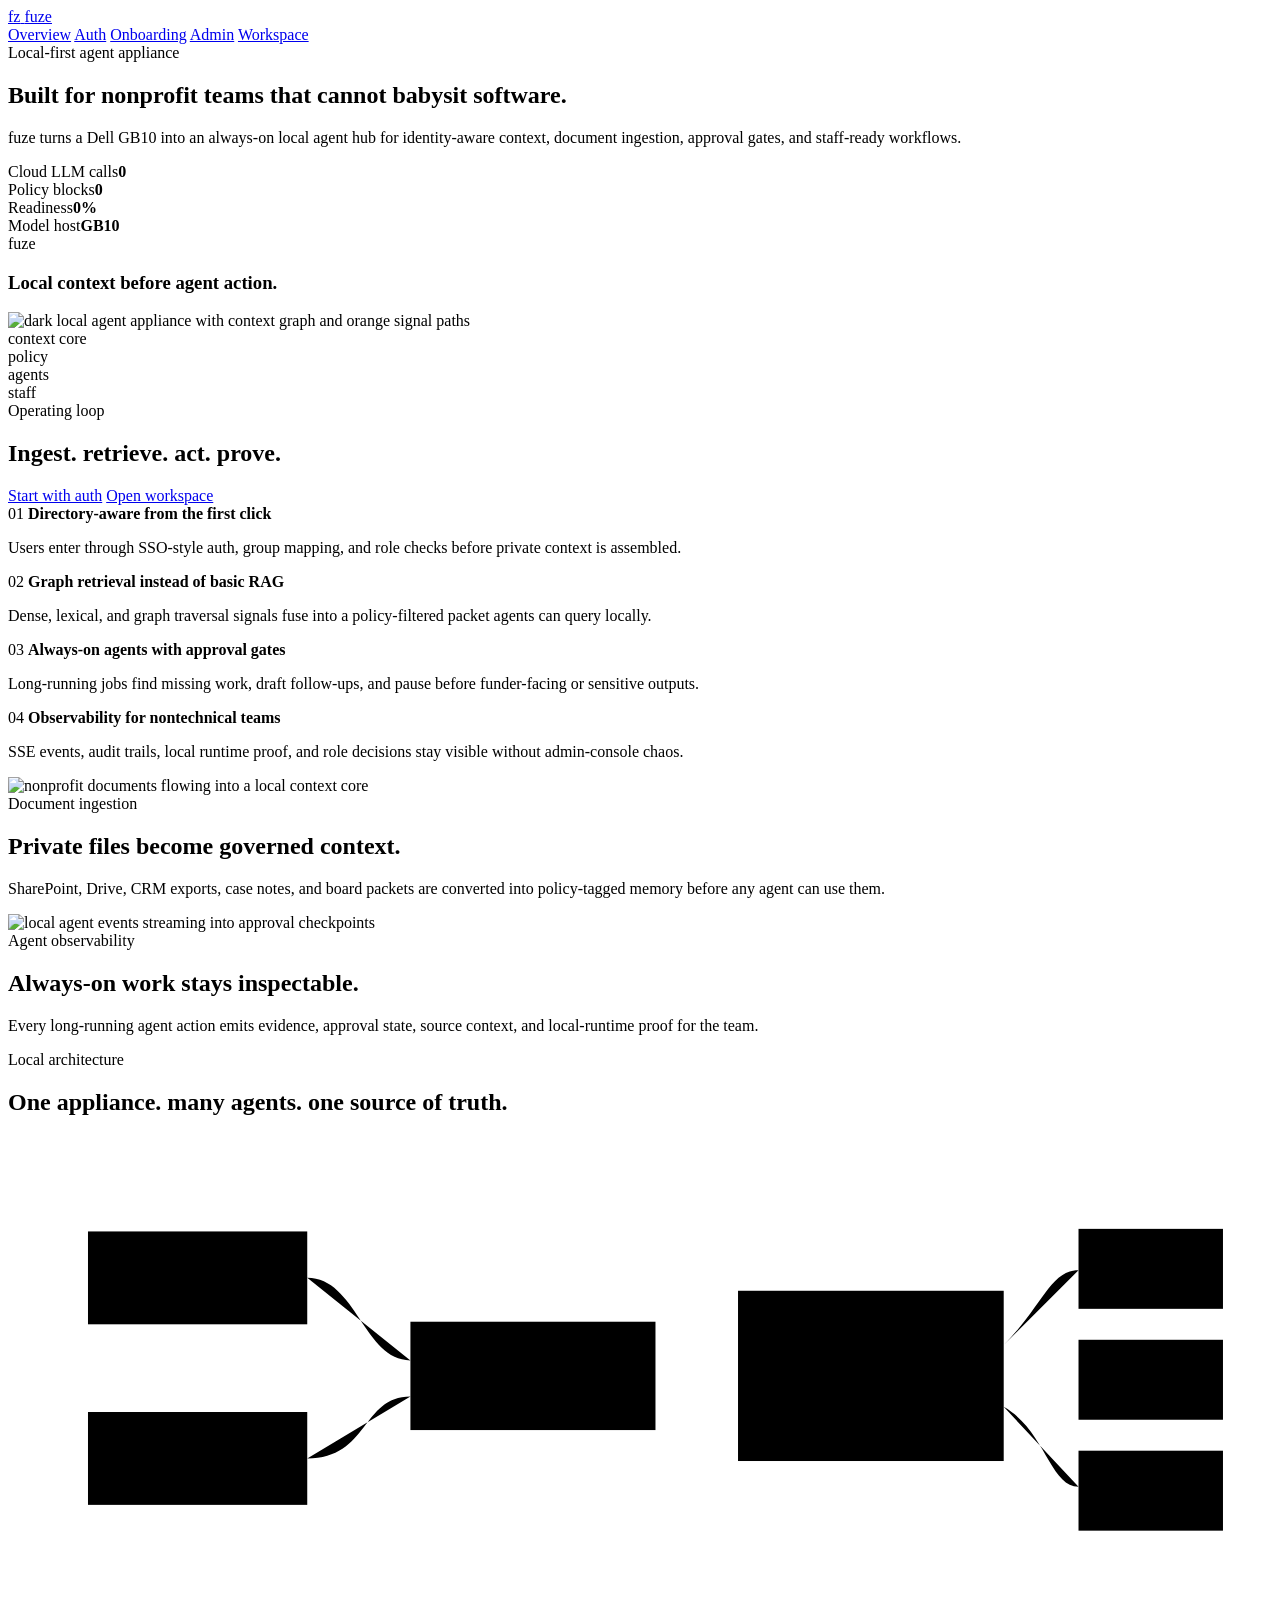
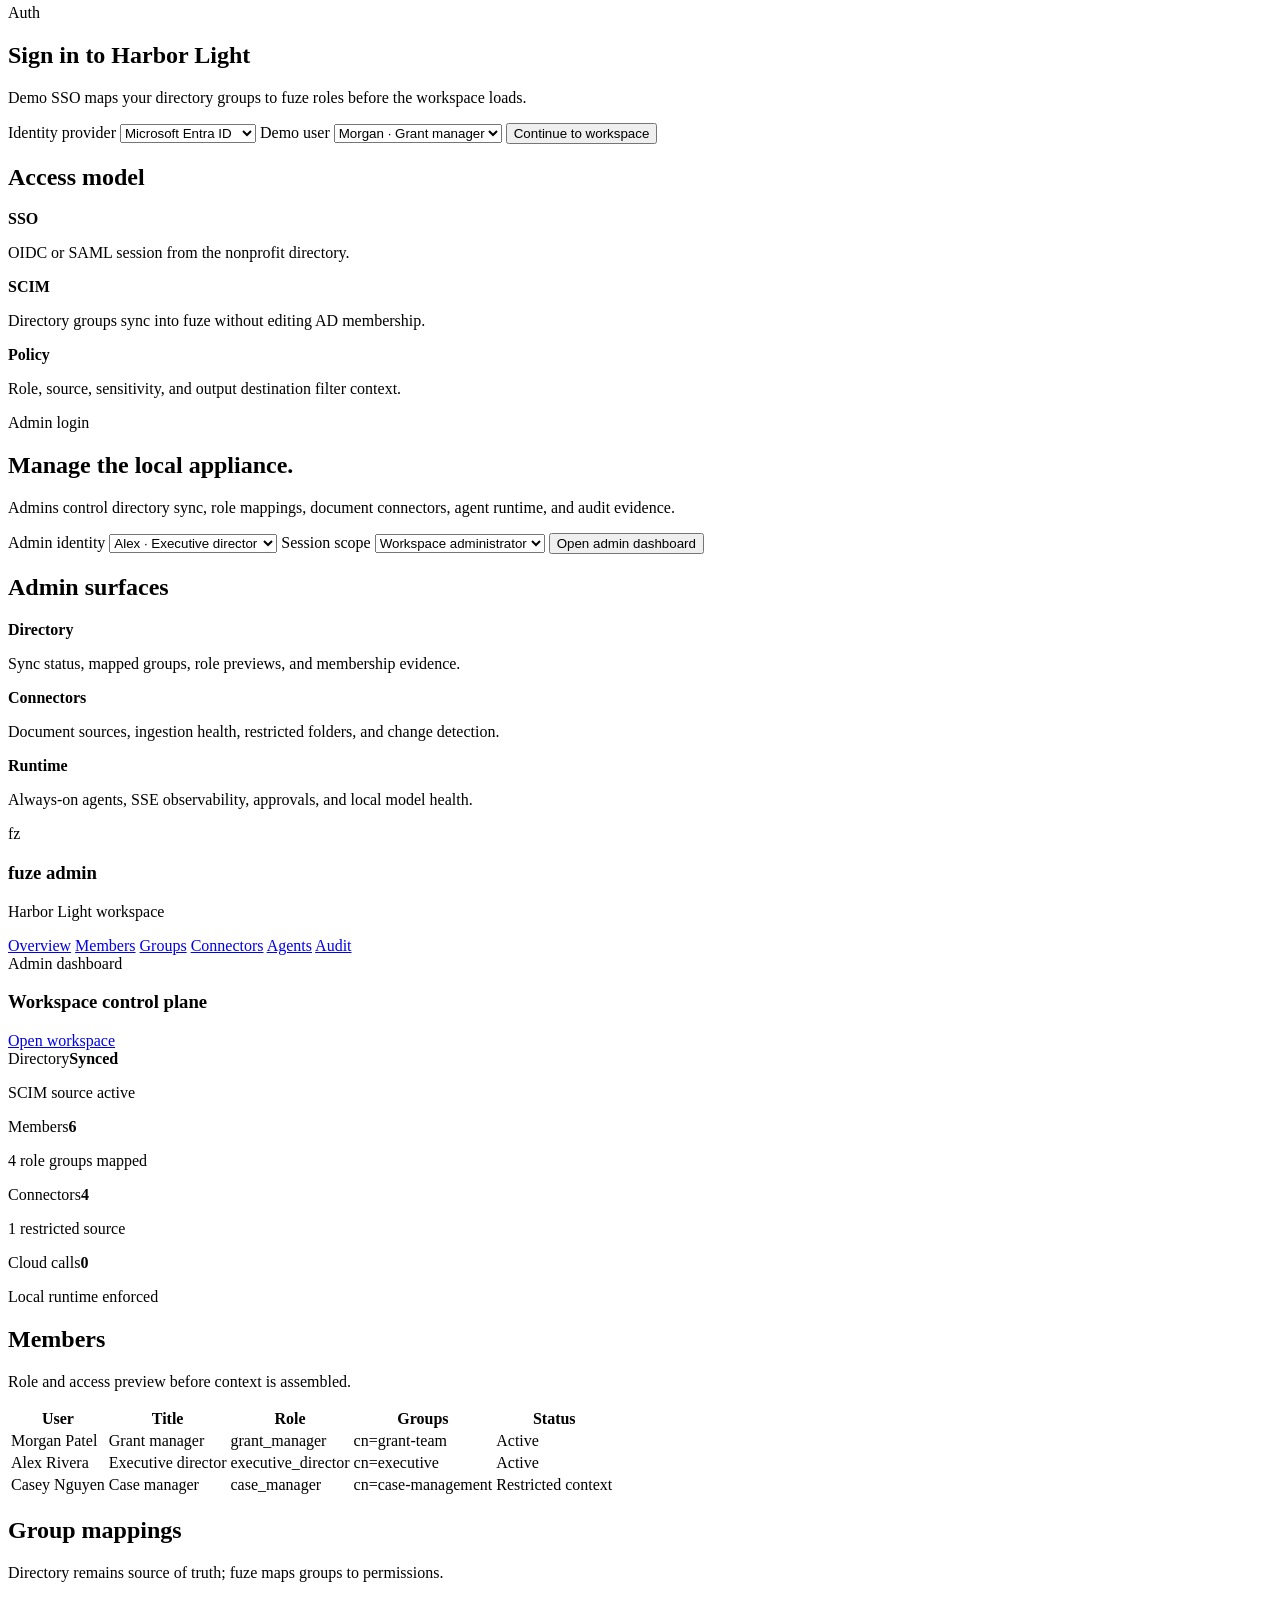
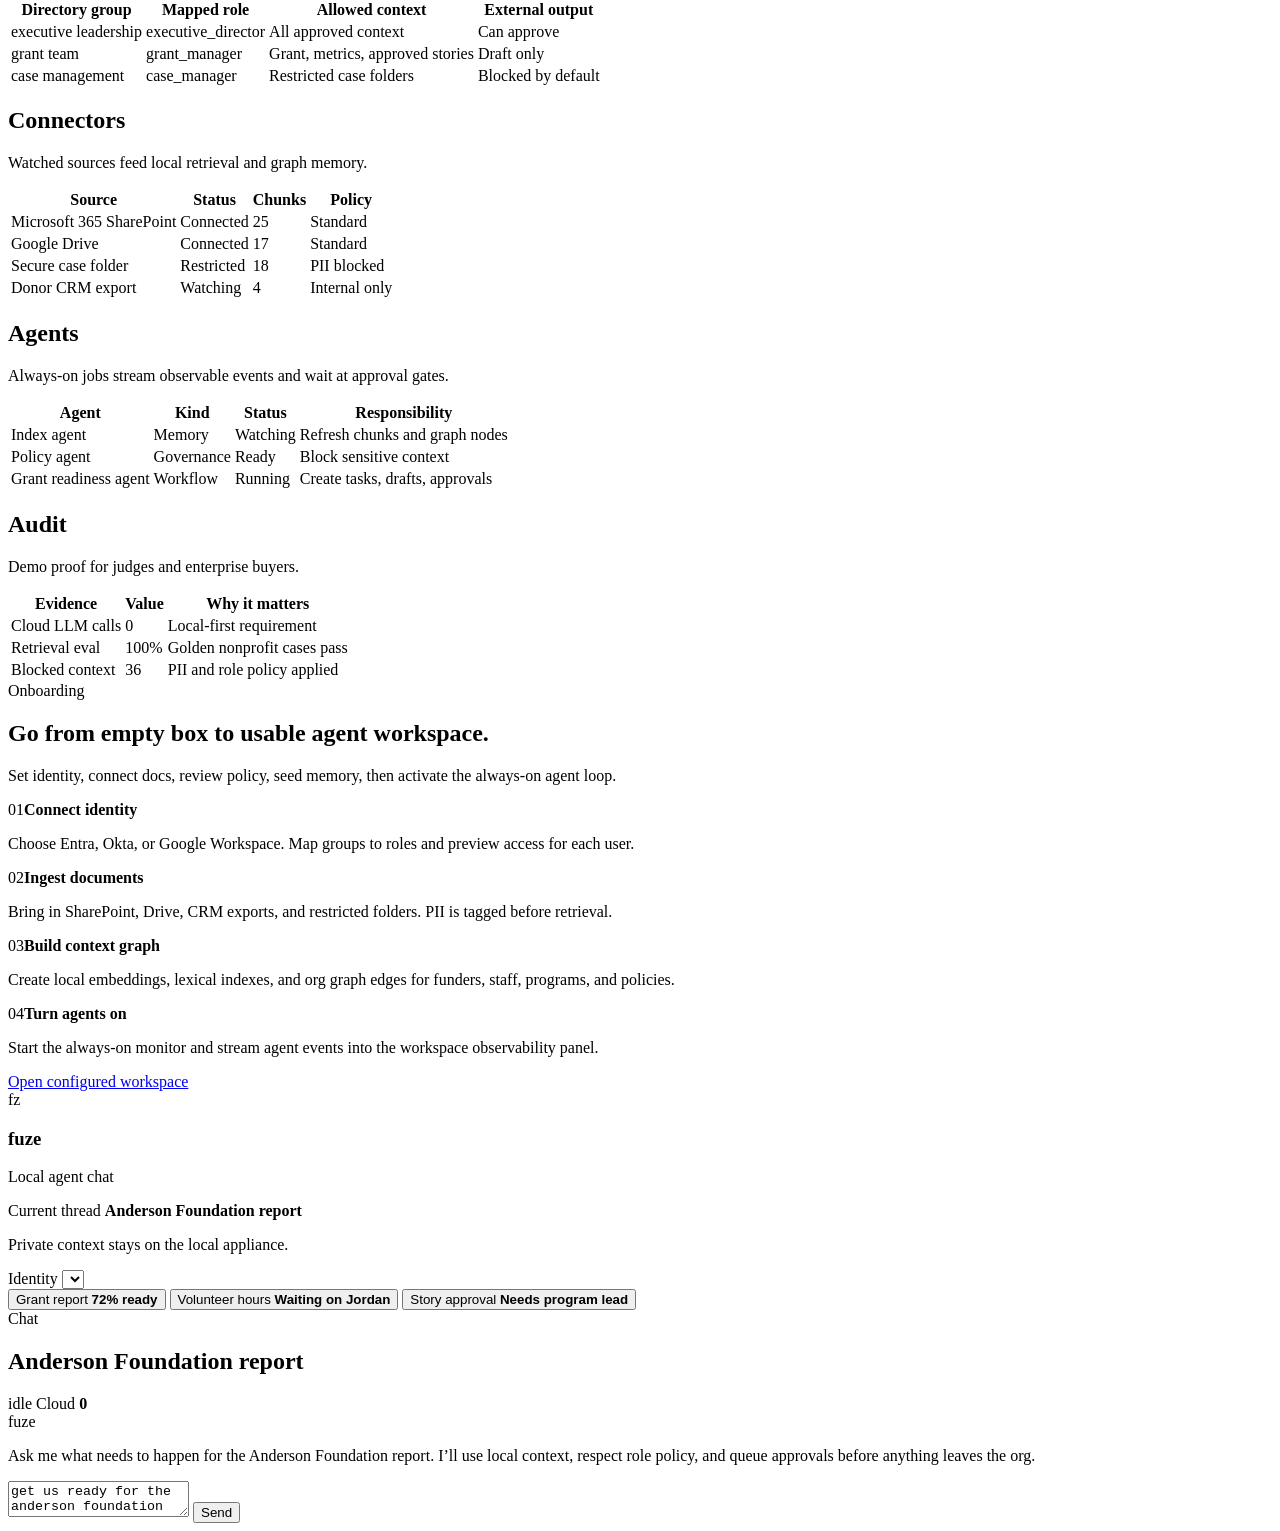
==== commit b40086f0: "add landing imagery and architecture svg" ====
--- a/web/index.html
+++ b/web/index.html
@@ -4,7 +4,7 @@
     <meta charset="utf-8" />
     <meta name="viewport" content="width=device-width, initial-scale=1" />
     <title>fuze</title>
-    <link rel="stylesheet" href="/static/styles.css?v=asset-motion-v2" />
+    <link rel="stylesheet" href="/static/styles.css?v=asset-motion-v3" />
   </head>
   <body>
     <header class="site-nav">
@@ -91,6 +91,79 @@
               <p>SSE events, audit trails, local runtime proof, and role decisions stay visible without admin-console chaos.</p>
             </article>
           </section>
+
+          <section class="landing-image-grid" aria-label="fuze visual proof">
+            <article class="landing-media-card">
+              <img src="/static/assets/fuze-document-ingestion.png" alt="nonprofit documents flowing into a local context core" />
+              <div>
+                <span class="landing-kicker">Document ingestion</span>
+                <h2>Private files become governed context.</h2>
+                <p>SharePoint, Drive, CRM exports, case notes, and board packets are converted into policy-tagged memory before any agent can use them.</p>
+              </div>
+            </article>
+            <article class="landing-media-card">
+              <img src="/static/assets/fuze-observability-approvals.png" alt="local agent events streaming into approval checkpoints" />
+              <div>
+                <span class="landing-kicker">Agent observability</span>
+                <h2>Always-on work stays inspectable.</h2>
+                <p>Every long-running agent action emits evidence, approval state, source context, and local-runtime proof for the team.</p>
+              </div>
+            </article>
+          </section>
+
+          <section class="landing-architecture" aria-label="fuze architecture diagram">
+            <div>
+              <span class="landing-kicker">Local architecture</span>
+              <h2>One appliance. many agents. one source of truth.</h2>
+            </div>
+            <svg viewBox="0 0 980 360" role="img" aria-labelledby="architecture-title architecture-desc">
+              <title id="architecture-title">fuze local context architecture</title>
+              <desc id="architecture-desc">sources flow through identity policy into a local context core, then to agents, approvals, and staff chat.</desc>
+              <defs>
+                <marker id="arrow-orange" viewBox="0 0 10 10" refX="8" refY="5" markerWidth="7" markerHeight="7" orient="auto-start-reverse">
+                  <path d="M 0 0 L 10 5 L 0 10 z"></path>
+                </marker>
+              </defs>
+              <g class="svg-grid">
+                <path d="M40 60 H940"></path>
+                <path d="M40 180 H940"></path>
+                <path d="M40 300 H940"></path>
+                <path d="M180 32 V328"></path>
+                <path d="M420 32 V328"></path>
+                <path d="M660 32 V328"></path>
+                <path d="M820 32 V328"></path>
+              </g>
+              <g class="svg-boxes">
+                <rect x="62" y="74" width="170" height="72"></rect>
+                <text x="86" y="106">documents</text>
+                <text x="86" y="126">drive / crm / cases</text>
+                <rect x="62" y="214" width="170" height="72"></rect>
+                <text x="86" y="246">directory</text>
+                <text x="86" y="266">groups / roles</text>
+                <rect x="312" y="144" width="190" height="84"></rect>
+                <text x="338" y="178">policy layer</text>
+                <text x="338" y="198">role + pii gates</text>
+                <rect x="566" y="120" width="206" height="132" class="svg-core"></rect>
+                <text x="598" y="172">context core</text>
+                <text x="598" y="194">hybrid retrieval</text>
+                <text x="598" y="216">graph traversal</text>
+                <rect x="830" y="72" width="112" height="62"></rect>
+                <text x="852" y="108">agents</text>
+                <rect x="830" y="158" width="112" height="62"></rect>
+                <text x="850" y="194">approvals</text>
+                <rect x="830" y="244" width="112" height="62"></rect>
+                <text x="862" y="280">chat</text>
+              </g>
+              <g class="svg-lines">
+                <path d="M232 110 C270 110 276 174 312 174"></path>
+                <path d="M232 250 C280 250 274 202 312 202"></path>
+                <path d="M502 186 H566"></path>
+                <path d="M772 162 C802 132 808 104 830 104"></path>
+                <path d="M772 186 H830"></path>
+                <path d="M772 210 C804 228 808 272 830 272"></path>
+              </g>
+            </svg>
+          </section>
         </div>
       </section>
 
@@ -342,6 +415,6 @@
       </section>
     </main>
     <script src="/static/vendor/gsap.min.js?v=3.12.5-local"></script>
-    <script src="/static/app.js?v=asset-motion-v2"></script>
+    <script src="/static/app.js?v=asset-motion-v3"></script>
   </body>
 </html>
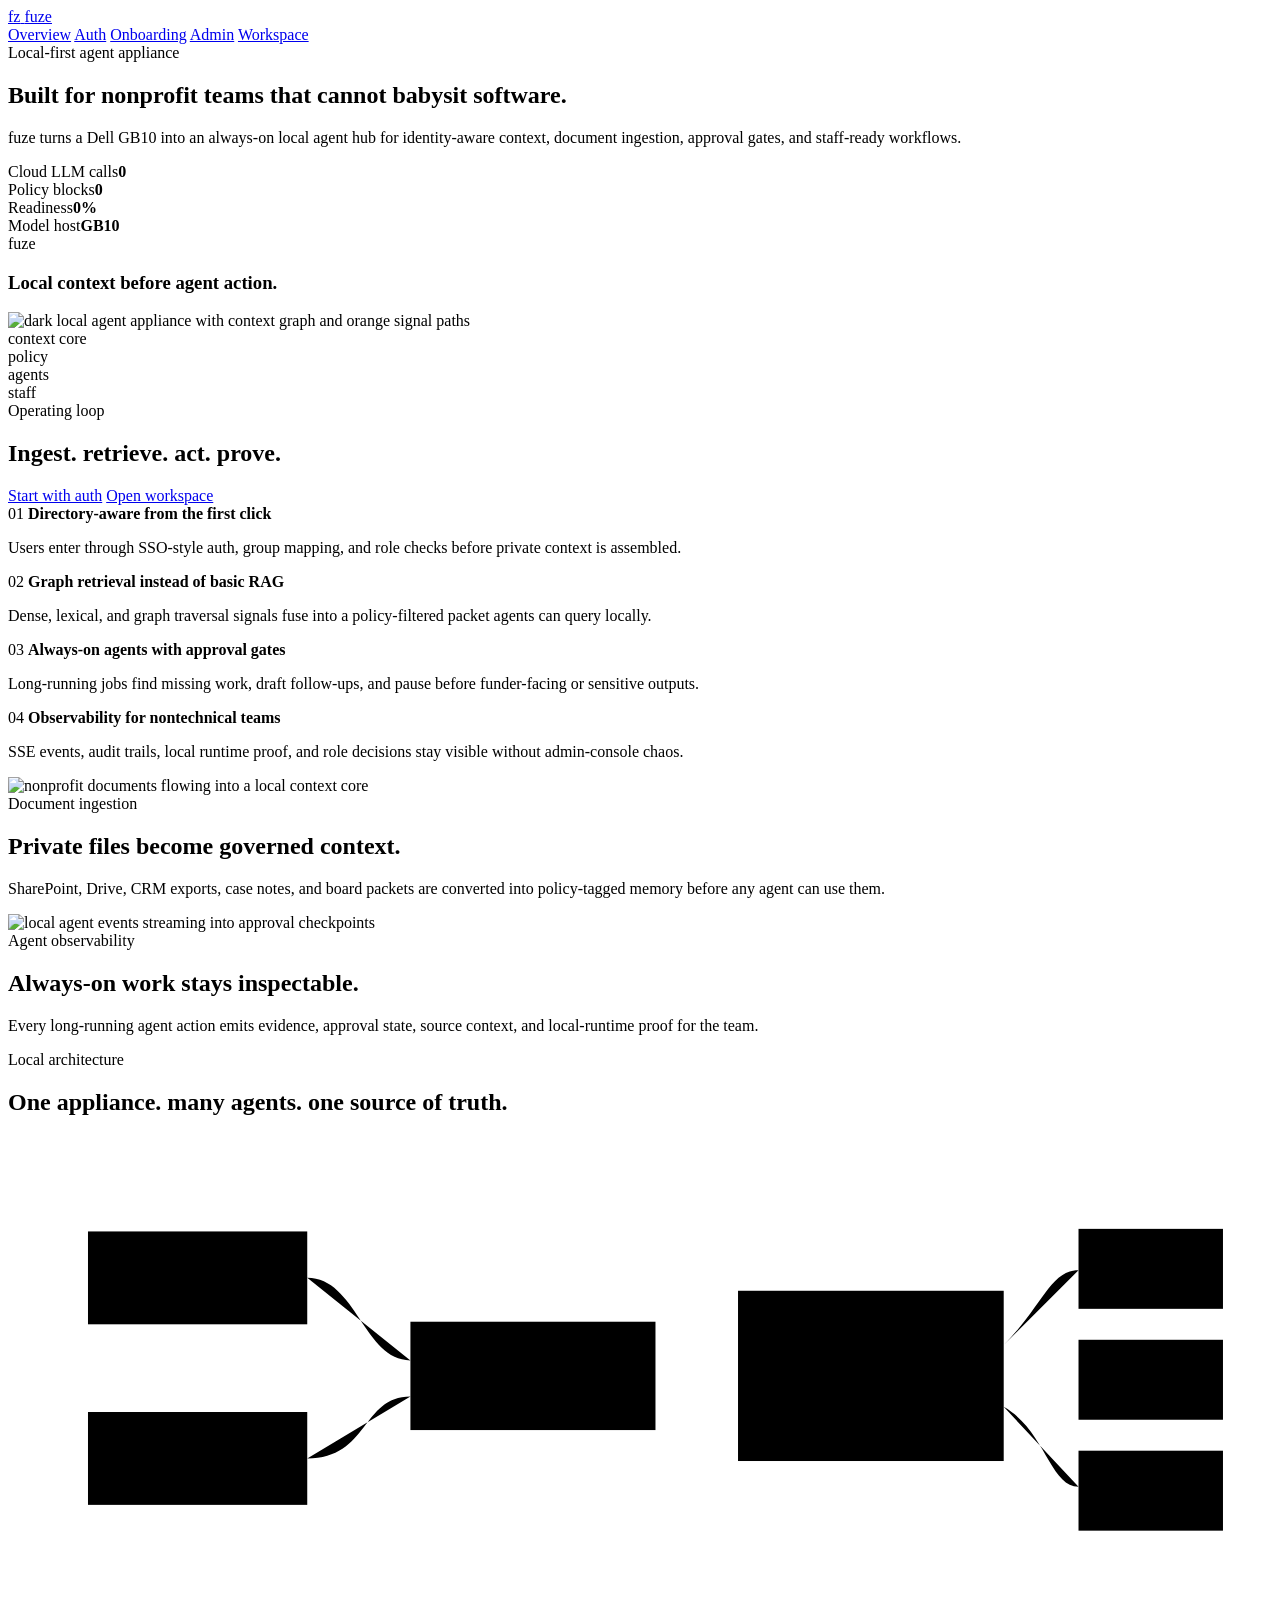
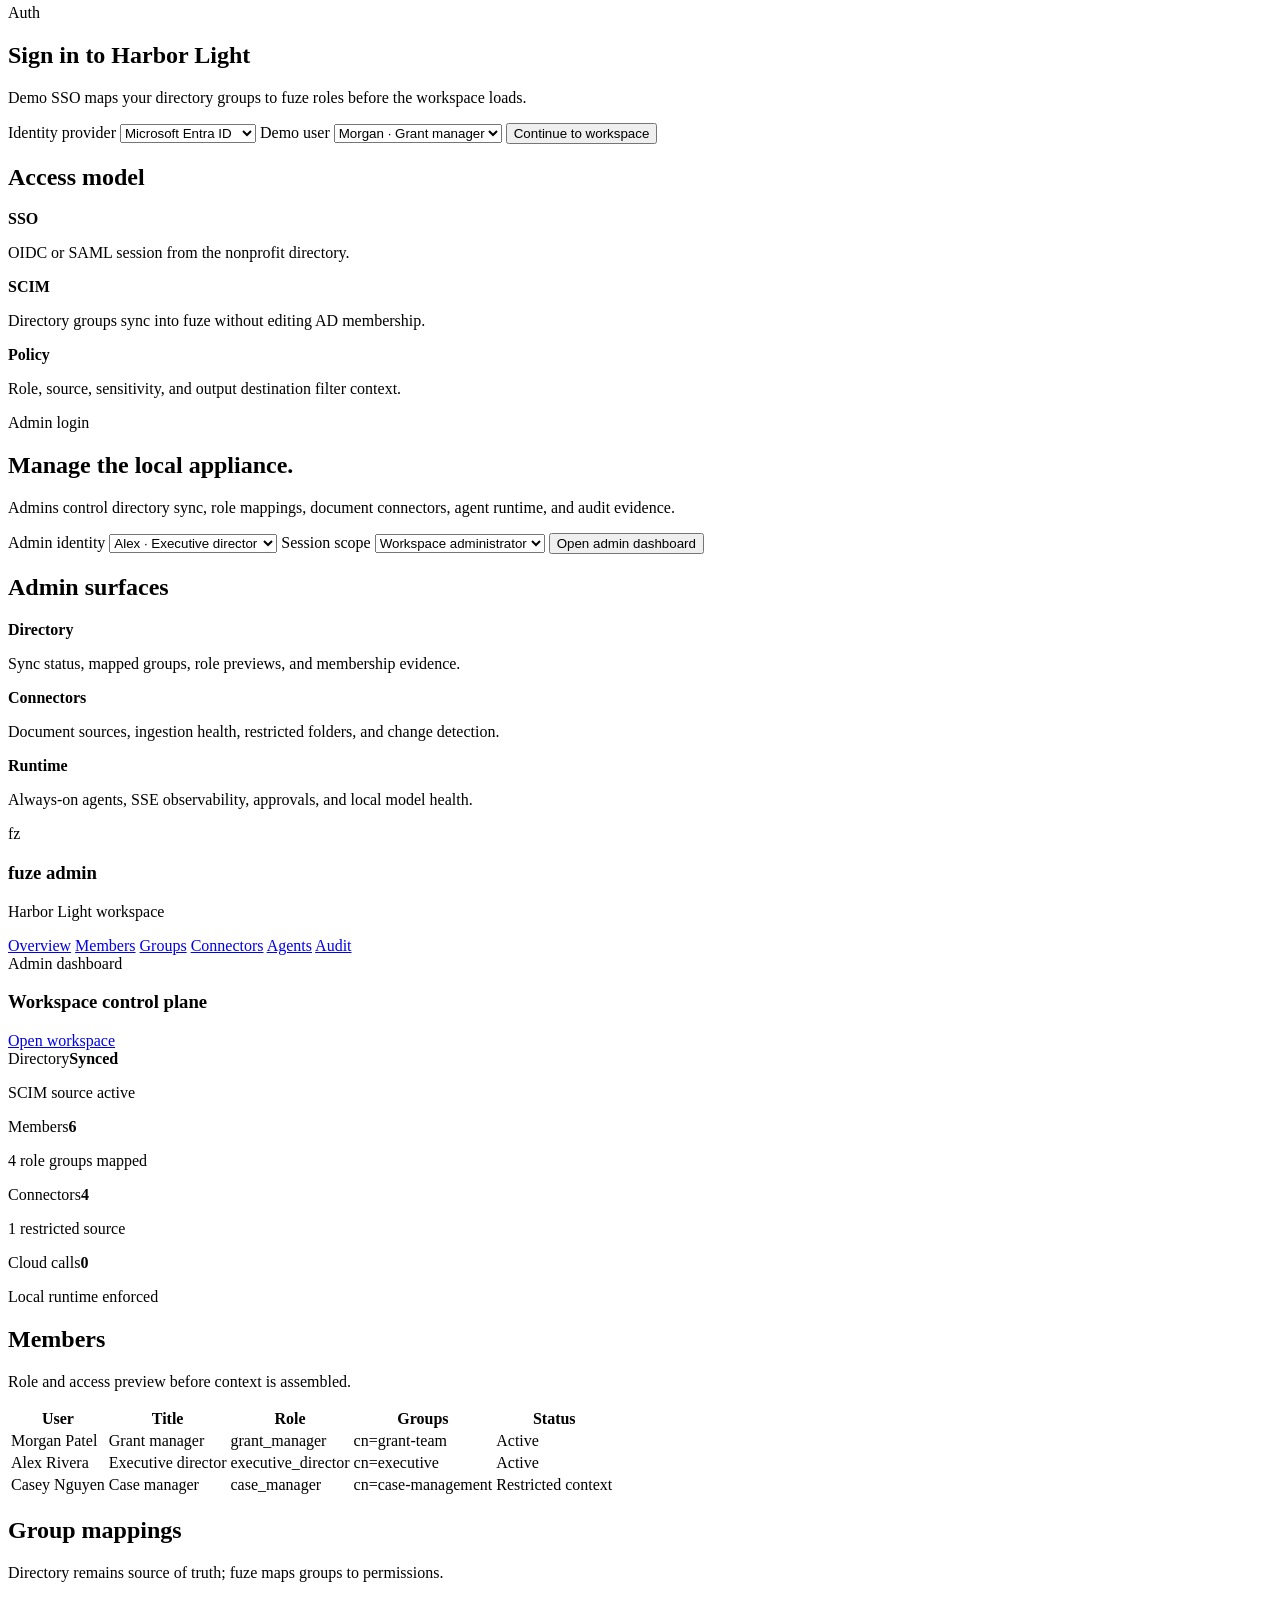
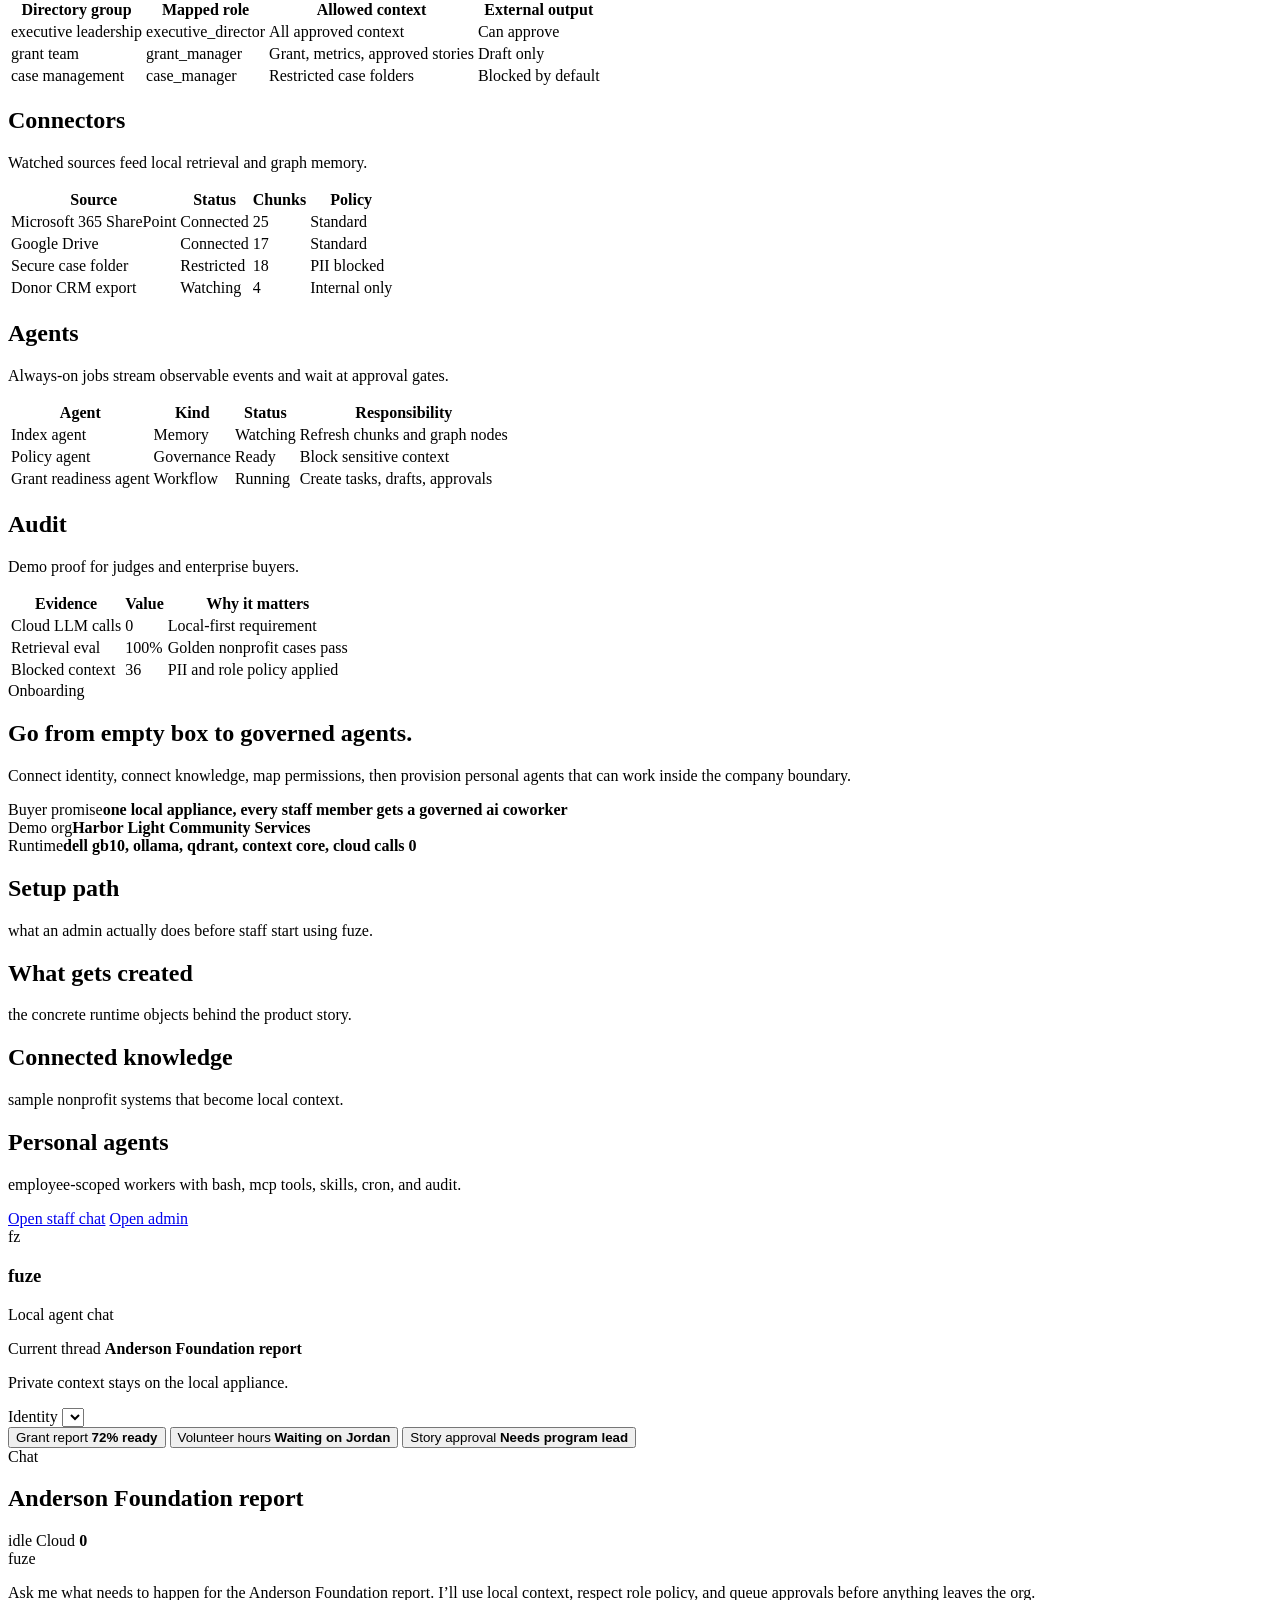
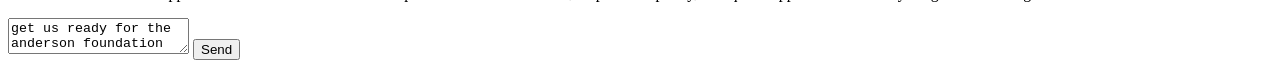
==== commit ca1deb99: "make onboarding show real setup flow" ====
--- a/web/index.html
+++ b/web/index.html
@@ -3,7 +3,68 @@
   <head>
     <meta charset="utf-8" />
     <meta name="viewport" content="width=device-width, initial-scale=1" />
-    <title>fuze</title>
+    <title>fuze · local-first agent hub for nonprofits</title>
+    <meta
+      name="description"
+      content="fuze turns a Dell GB10 into an on-prem agent hub for nonprofits, with local context retrieval, policy-gated workflows, approvals, audit trails, and zero cloud LLM calls."
+    />
+    <meta
+      name="keywords"
+      content="fuze, local-first ai, on-prem agents, nonprofit ai, Dell GB10, private ai, agentic workflows, Qdrant, Ollama, governed ai, context retrieval"
+    />
+    <meta name="author" content="Madison Zhan and Stephen Hung" />
+    <meta name="robots" content="index, follow, max-image-preview:large" />
+    <meta name="theme-color" content="#000000" />
+    <meta name="color-scheme" content="dark light" />
+    <link rel="canonical" href="https://fuze.stephenhung.me/" />
+    <link rel="icon" href="/static/assets/fuze-og.png" />
+    <meta property="og:site_name" content="fuze" />
+    <meta property="og:type" content="website" />
+    <meta property="og:url" content="https://fuze.stephenhung.me/" />
+    <meta property="og:title" content="fuze · local-first agent hub for nonprofits" />
+    <meta
+      property="og:description"
+      content="on-prem, always-on agents for nonprofit grant reporting and governed private context. runs locally on a Dell GB10 with zero cloud LLM calls."
+    />
+    <meta property="og:image" content="https://fuze.stephenhung.me/static/assets/fuze-og.png" />
+    <meta property="og:image:secure_url" content="https://fuze.stephenhung.me/static/assets/fuze-og.png" />
+    <meta property="og:image:type" content="image/png" />
+    <meta property="og:image:width" content="1200" />
+    <meta property="og:image:height" content="630" />
+    <meta property="og:image:alt" content="fuze local context before agent action, on-prem agent hub for nonprofits" />
+    <meta name="twitter:card" content="summary_large_image" />
+    <meta name="twitter:title" content="fuze · local-first agent hub for nonprofits" />
+    <meta
+      name="twitter:description"
+      content="governed local agents, private context retrieval, approvals, and audit trails on a Dell GB10. zero cloud LLM calls."
+    />
+    <meta name="twitter:image" content="https://fuze.stephenhung.me/static/assets/fuze-og.png" />
+    <meta name="twitter:image:alt" content="fuze local context before agent action" />
+    <script type="application/ld+json">
+      {
+        "@context": "https://schema.org",
+        "@type": "SoftwareApplication",
+        "name": "fuze",
+        "applicationCategory": "BusinessApplication",
+        "operatingSystem": "Linux",
+        "url": "https://fuze.stephenhung.me/",
+        "image": "https://fuze.stephenhung.me/static/assets/fuze-og.png",
+        "description": "fuze is a local-first agent hub for nonprofits. it runs governed, always-on workflows on a Dell GB10 with local retrieval, policy gates, approval flows, audit trails, and zero cloud LLM calls.",
+        "creator": [
+          { "@type": "Person", "name": "Madison Zhan" },
+          { "@type": "Person", "name": "Stephen Hung" }
+        ],
+        "featureList": [
+          "local-first inference",
+          "zero cloud LLM calls",
+          "hybrid context retrieval",
+          "graph memory",
+          "role-aware policy gating",
+          "human approval workflows",
+          "SSE observability"
+        ]
+      }
+    </script>
     <link rel="stylesheet" href="/static/styles.css?v=asset-motion-v3" />
   </head>
   <body>
@@ -329,16 +390,56 @@
       <section id="onboarding-route" class="route-view onboarding-route" data-route-view="/onboarding">
         <div class="route-heading">
           <span class="section-kicker">Onboarding</span>
-          <h1>Go from empty box to usable agent workspace.</h1>
-          <p>Set identity, connect docs, review policy, seed memory, then activate the always-on agent loop.</p>
-        </div>
-        <div class="onboarding-board">
-          <article><span>01</span><strong>Connect identity</strong><p>Choose Entra, Okta, or Google Workspace. Map groups to roles and preview access for each user.</p></article>
-          <article><span>02</span><strong>Ingest documents</strong><p>Bring in SharePoint, Drive, CRM exports, and restricted folders. PII is tagged before retrieval.</p></article>
-          <article><span>03</span><strong>Build context graph</strong><p>Create local embeddings, lexical indexes, and org graph edges for funders, staff, programs, and policies.</p></article>
-          <article><span>04</span><strong>Turn agents on</strong><p>Start the always-on monitor and stream agent events into the workspace observability panel.</p></article>
-        </div>
-        <a class="button primary" href="/app" data-route="/app">Open configured workspace</a>
+          <h1>Go from empty box to governed agents.</h1>
+          <p>Connect identity, connect knowledge, map permissions, then provision personal agents that can work inside the company boundary.</p>
+        </div>
+
+        <div class="onboarding-outcome">
+          <article><span>Buyer promise</span><strong>one local appliance, every staff member gets a governed ai coworker</strong></article>
+          <article><span>Demo org</span><strong>Harbor Light Community Services</strong></article>
+          <article><span>Runtime</span><strong>dell gb10, ollama, qdrant, context core, cloud calls 0</strong></article>
+        </div>
+
+        <div class="onboarding-layout">
+          <section>
+            <div class="section-row">
+              <h2>Setup path</h2>
+              <p>what an admin actually does before staff start using fuze.</p>
+            </div>
+            <div id="onboarding-flow" class="onboarding-board"></div>
+          </section>
+
+          <aside class="onboarding-side">
+            <div class="section-row">
+              <h2>What gets created</h2>
+              <p>the concrete runtime objects behind the product story.</p>
+            </div>
+            <div id="onboarding-runtime"></div>
+          </aside>
+        </div>
+
+        <div class="onboarding-layout secondary">
+          <section>
+            <div class="section-row">
+              <h2>Connected knowledge</h2>
+              <p>sample nonprofit systems that become local context.</p>
+            </div>
+            <div id="onboarding-connectors" class="route-list"></div>
+          </section>
+
+          <section>
+            <div class="section-row">
+              <h2>Personal agents</h2>
+              <p>employee-scoped workers with bash, mcp tools, skills, cron, and audit.</p>
+            </div>
+            <div id="onboarding-personal-agents" class="route-list"></div>
+          </section>
+        </div>
+
+        <div class="onboarding-actions">
+          <a class="button primary" href="/app" data-route="/app">Open staff chat</a>
+          <a class="button" href="/admin/login" data-route="/admin/login">Open admin</a>
+        </div>
       </section>
 
       <section id="app-route" class="route-view app-route" data-route-view="/app">
@@ -410,7 +511,7 @@
           <div id="tasks" class="tab-panel active"></div><div id="drafts" class="tab-panel"></div><div id="approvals" class="tab-panel"></div><div id="audit" class="tab-panel"></div>
           <div id="agent-stream"></div><div id="context-core"></div><div id="graph"></div><div id="blocked"></div><div id="directory-management"></div>
           <div id="identity-card"></div><div id="org-profile"></div><div id="context-list"></div><div id="ingestion-status"></div><div id="vector-memory"></div>
-          <div id="pitch-proof"></div><div id="agent-mesh"></div><div id="onboarding-flow"></div>
+          <div id="pitch-proof"></div><div id="agent-mesh"></div><div id="onboarding-flow-cache"></div>
         </div>
       </section>
     </main>
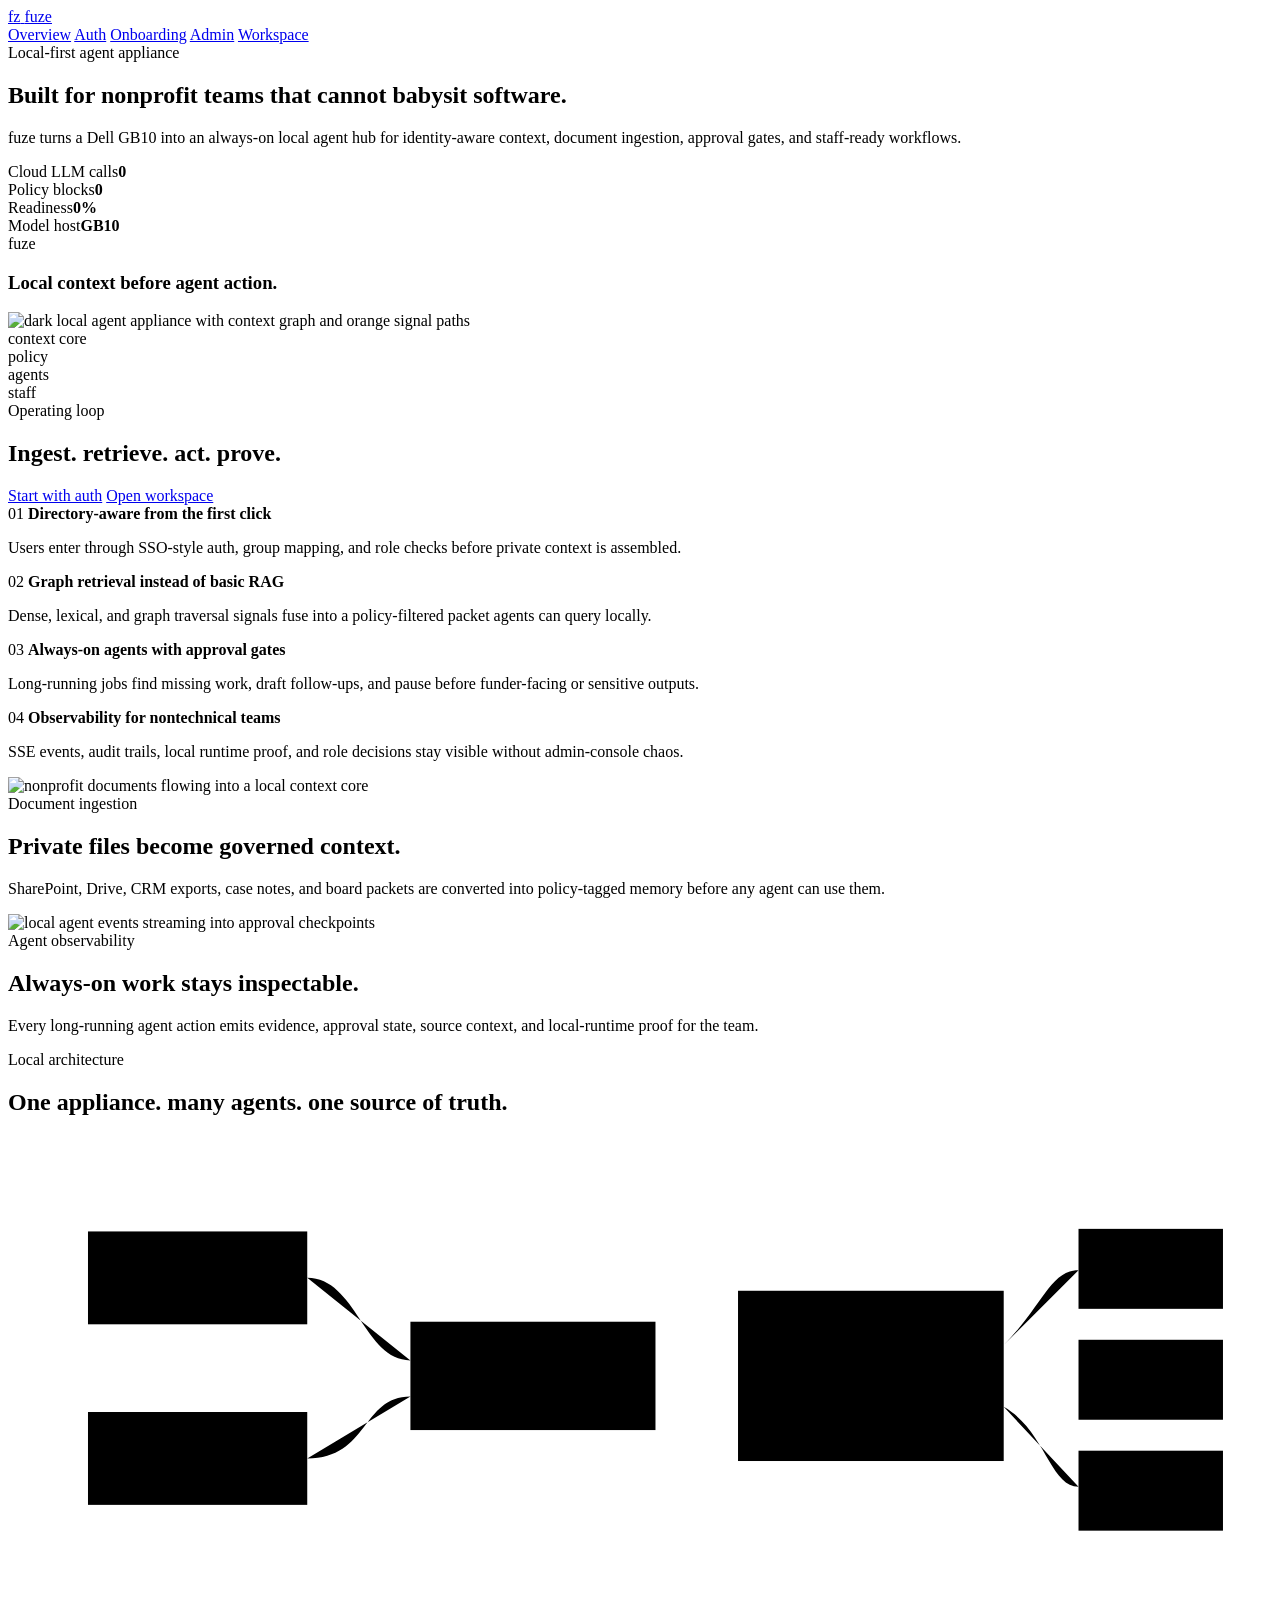
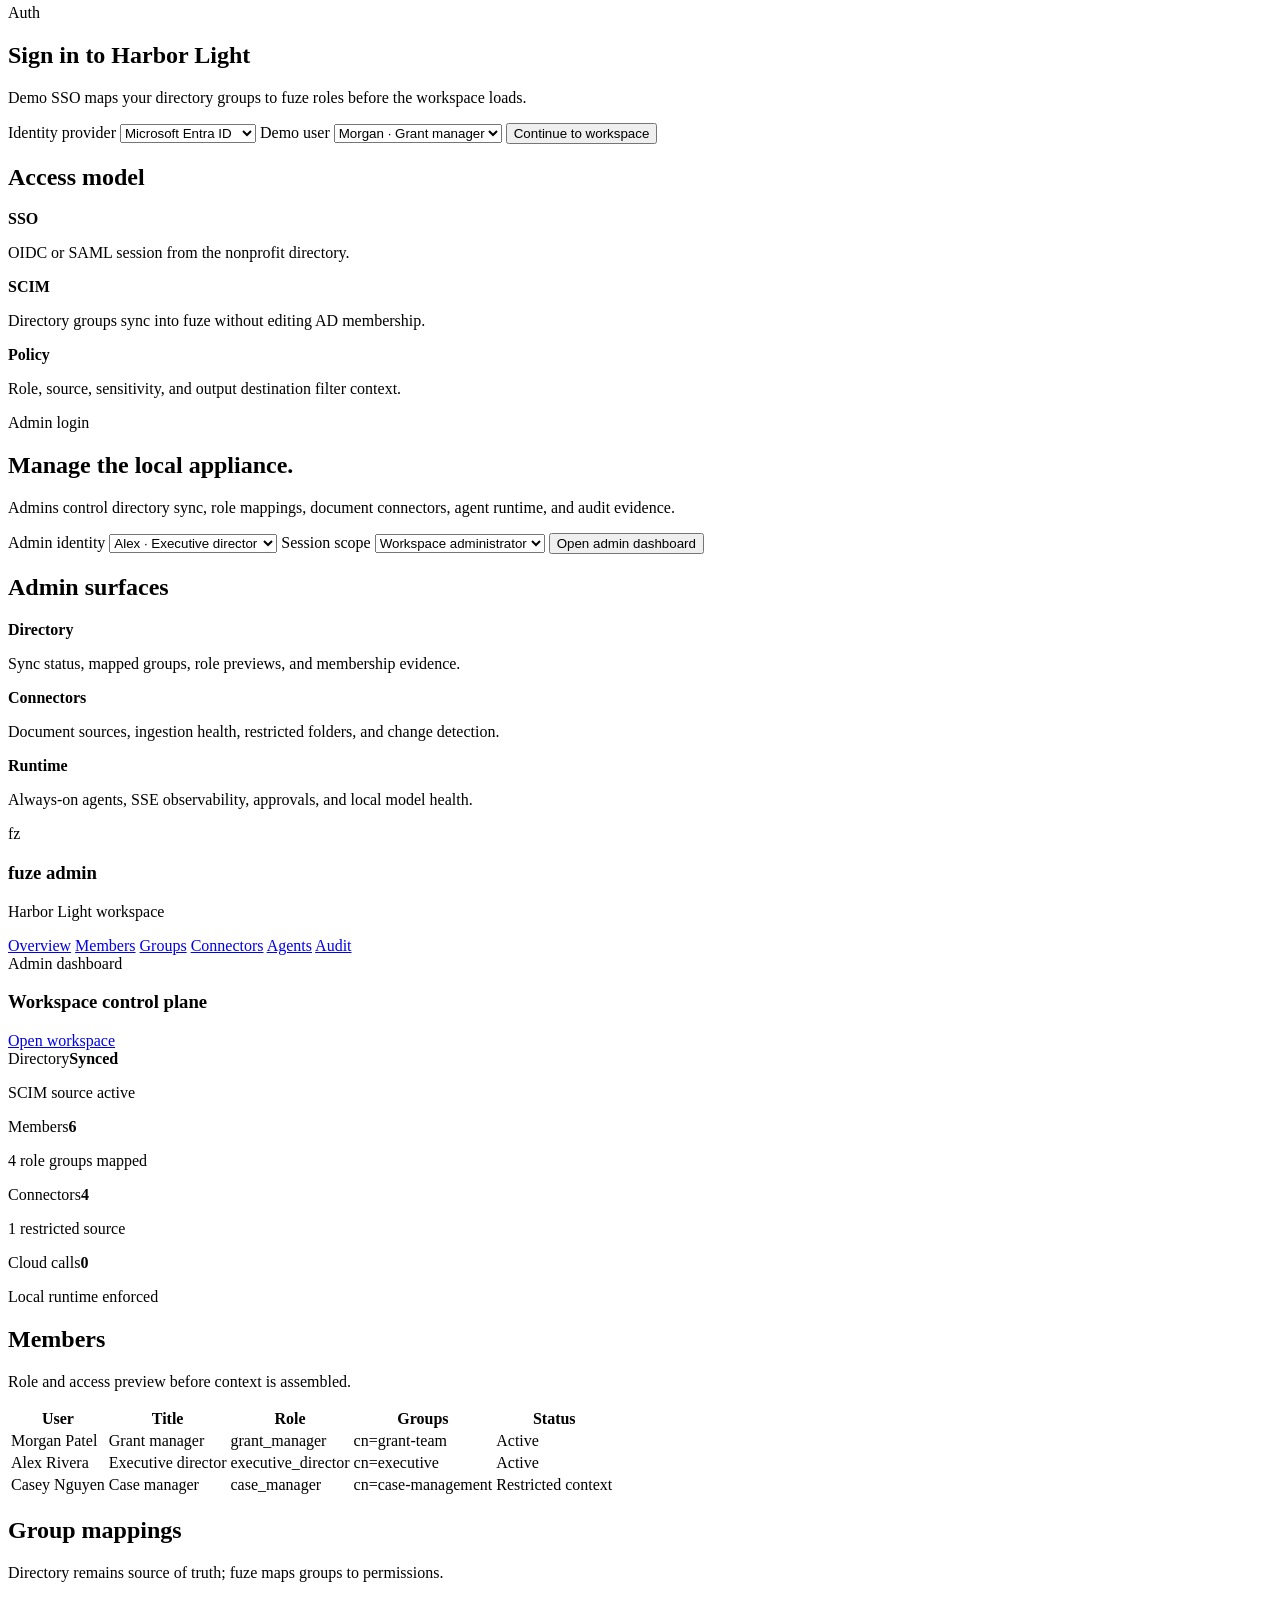
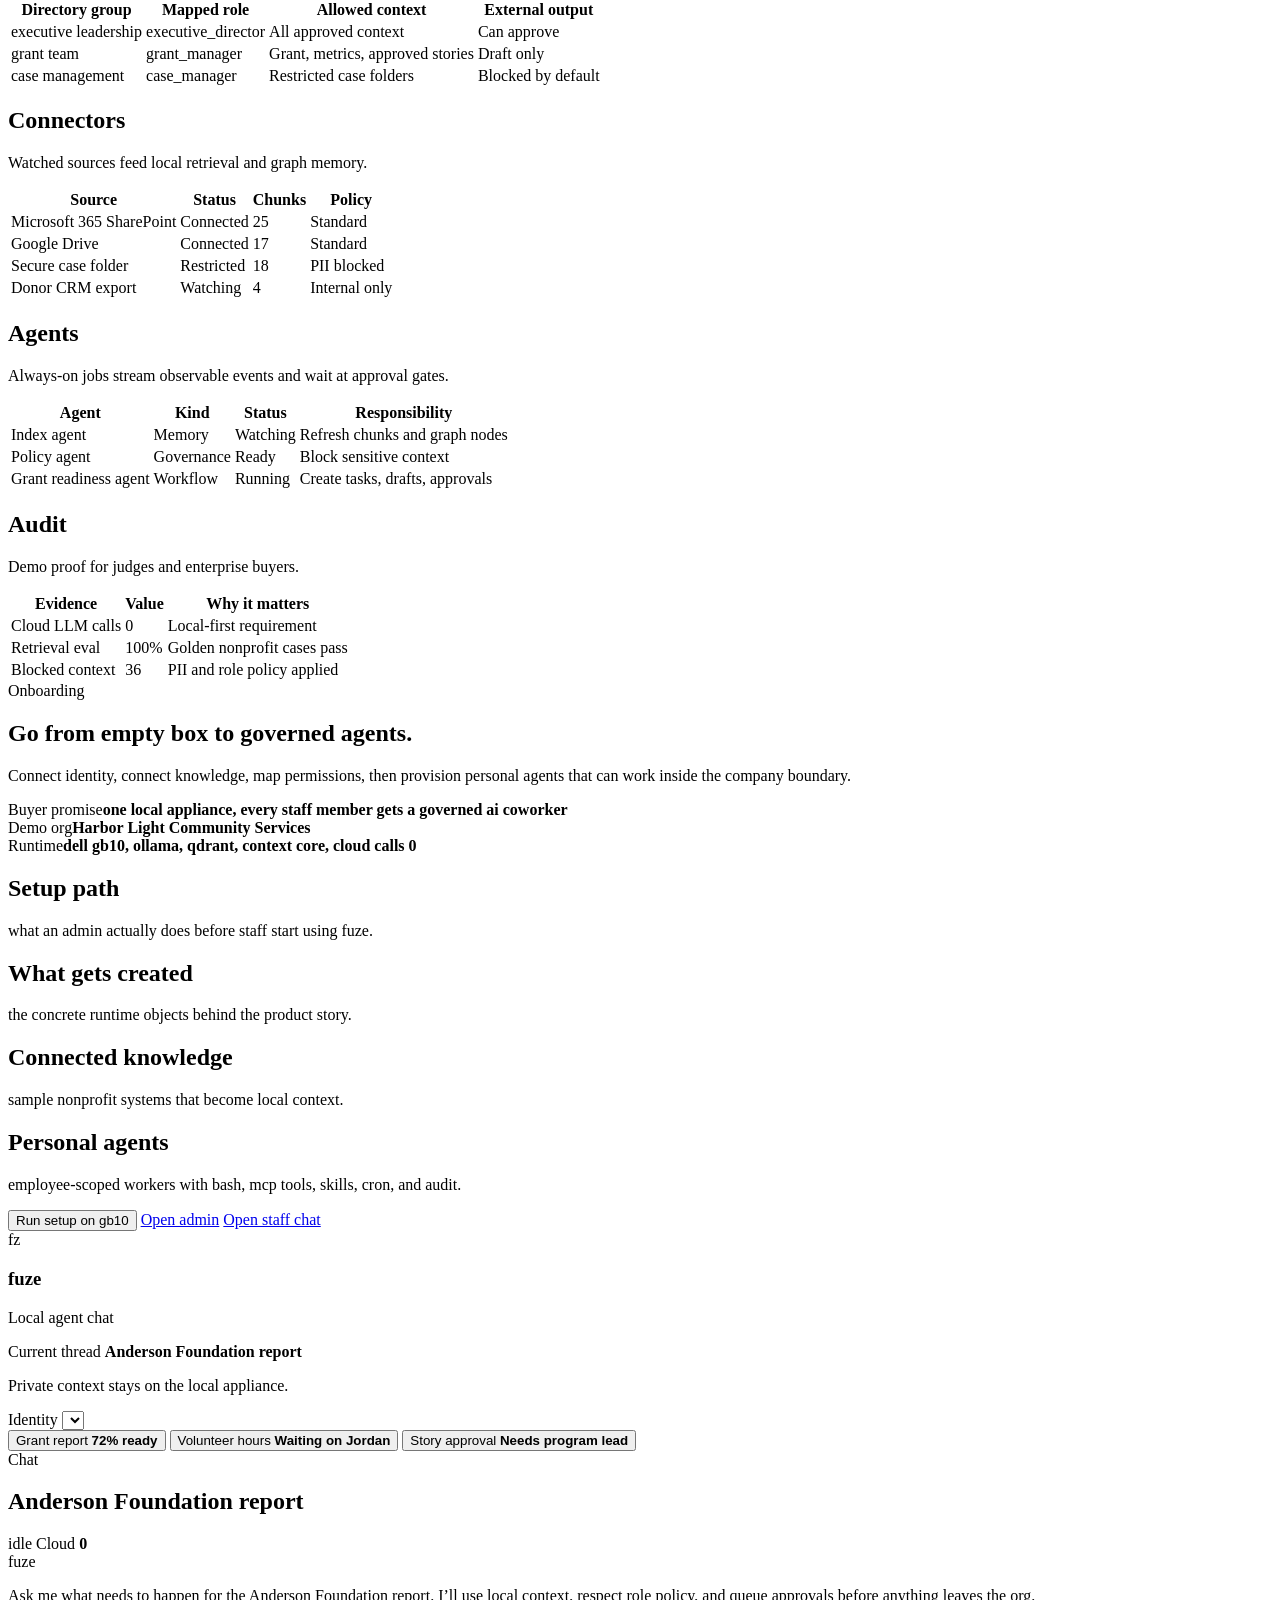
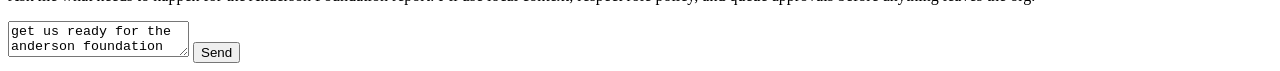
==== commit 9df6a797: "persist and materialize personal agents" ====
--- a/web/index.html
+++ b/web/index.html
@@ -437,9 +437,11 @@
         </div>
 
         <div class="onboarding-actions">
-          <a class="button primary" href="/app" data-route="/app">Open staff chat</a>
+          <button id="onboarding-run-btn" class="button primary" type="button">Run setup on gb10</button>
           <a class="button" href="/admin/login" data-route="/admin/login">Open admin</a>
-        </div>
+          <a class="button" href="/app" data-route="/app">Open staff chat</a>
+        </div>
+        <div id="onboarding-run-output" class="onboarding-run-output"></div>
       </section>
 
       <section id="app-route" class="route-view app-route" data-route-view="/app">
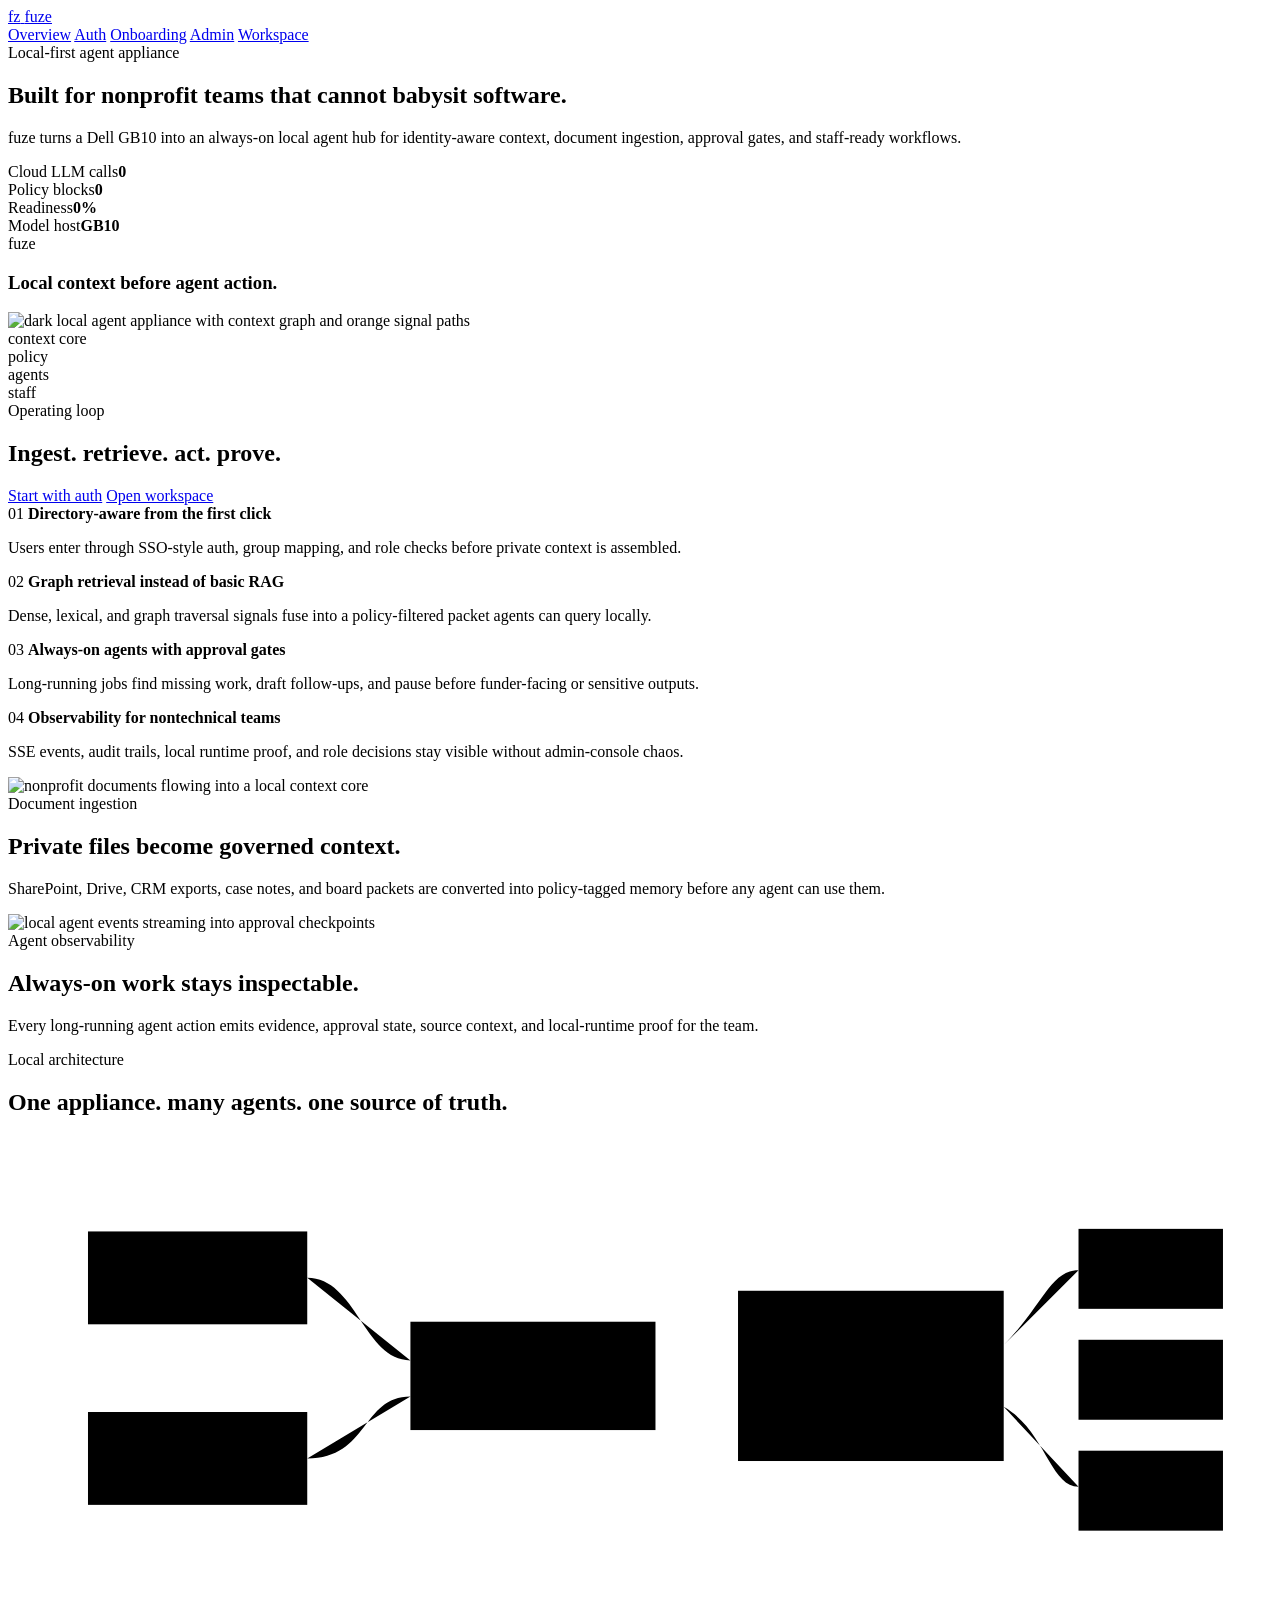
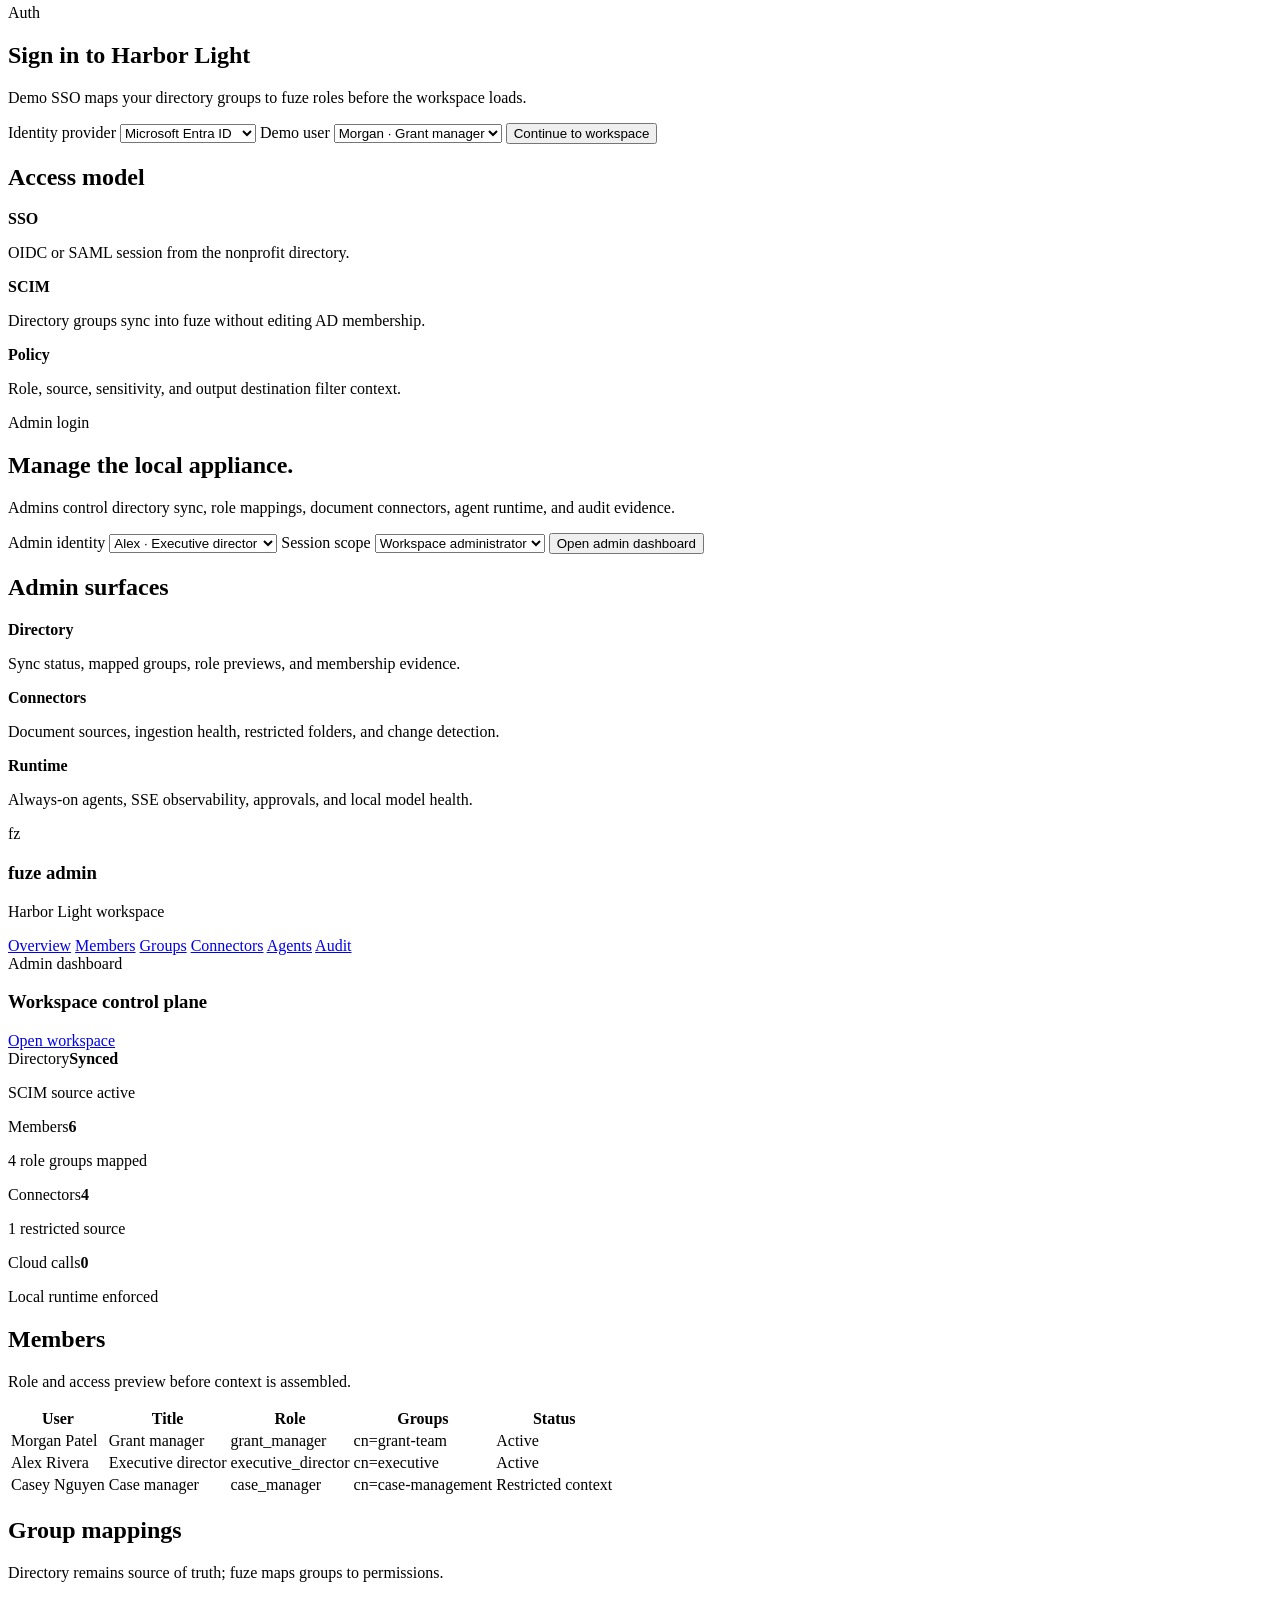
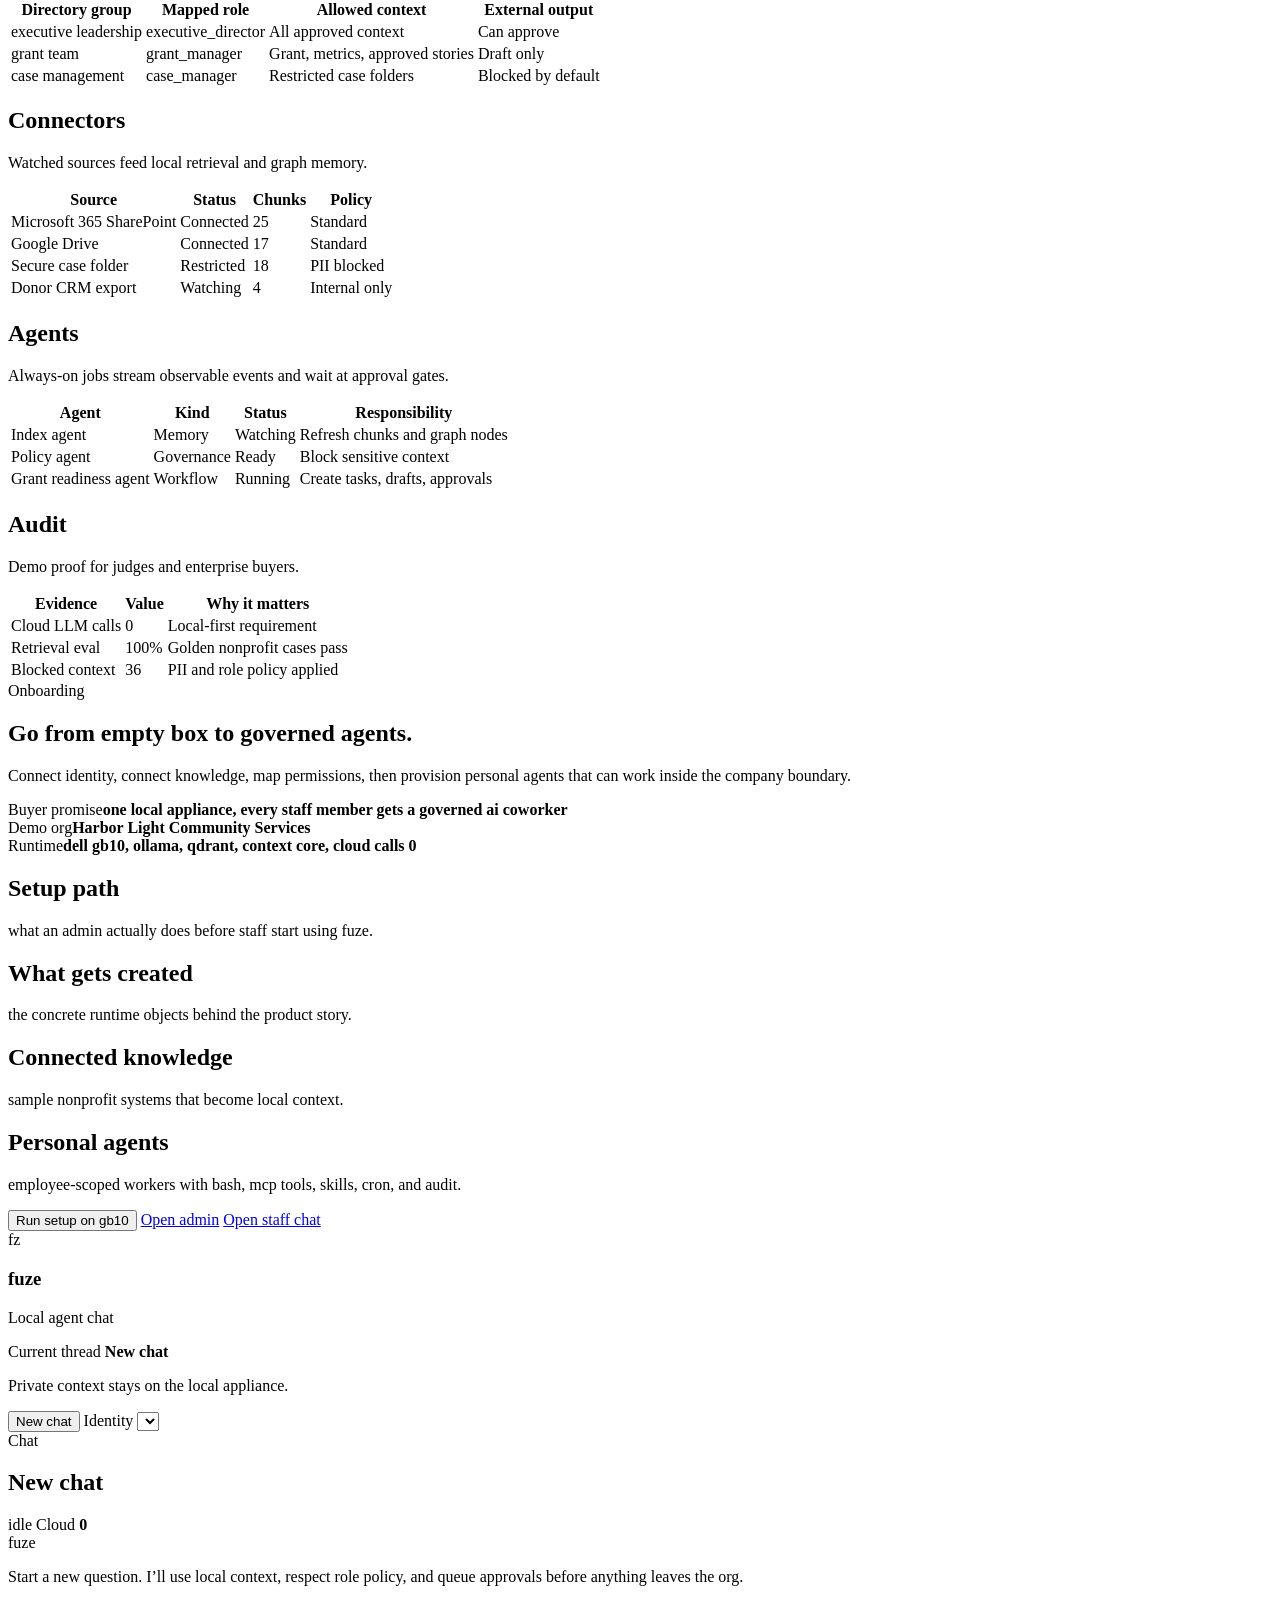
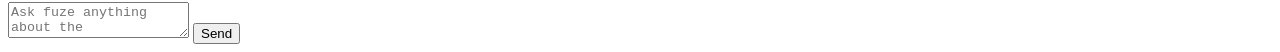
==== commit 6755d41e: "make workspace chat start blank threads" ====
--- a/web/index.html
+++ b/web/index.html
@@ -454,34 +454,23 @@
 
             <div class="rail-section">
               <span class="section-kicker">Current thread</span>
-              <strong>Anderson Foundation report</strong>
+              <strong id="current-thread-title">New chat</strong>
               <p>Private context stays on the local appliance.</p>
             </div>
+
+            <button id="new-chat-btn" class="new-chat-btn" type="button">New chat</button>
 
             <label for="user-select">Identity</label>
             <select id="user-select"></select>
 
-            <div class="thread-list" aria-label="threads">
-              <button class="thread-item active" type="button">
-                <span>Grant report</span>
-                <strong>72% ready</strong>
-              </button>
-              <button class="thread-item" type="button">
-                <span>Volunteer hours</span>
-                <strong>Waiting on Jordan</strong>
-              </button>
-              <button class="thread-item" type="button">
-                <span>Story approval</span>
-                <strong>Needs program lead</strong>
-              </button>
-            </div>
+            <div id="thread-list" class="thread-list" aria-label="threads"></div>
           </aside>
 
           <section class="panel chat-main">
             <header class="chat-header">
               <div>
                 <span class="section-kicker">Chat</span>
-                <h2>Anderson Foundation report</h2>
+                <h2 id="chat-title">New chat</h2>
               </div>
               <div class="topbar-status">
                 <span id="confidence" class="pill">idle</span>
@@ -492,12 +481,12 @@
             <div id="chat-thread" class="chat-thread" aria-live="polite">
               <article class="message assistant-message">
                 <span>fuze</span>
-                <p>Ask me what needs to happen for the Anderson Foundation report. I’ll use local context, respect role policy, and queue approvals before anything leaves the org.</p>
+                <p>Start a new question. I’ll use local context, respect role policy, and queue approvals before anything leaves the org.</p>
               </article>
             </div>
 
             <form id="chat-form" class="composer">
-              <textarea id="goal">get us ready for the anderson foundation report</textarea>
+              <textarea id="goal" placeholder="Ask fuze anything about the organization"></textarea>
               <button id="run-btn" type="submit">Send</button>
             </form>
           </section>
